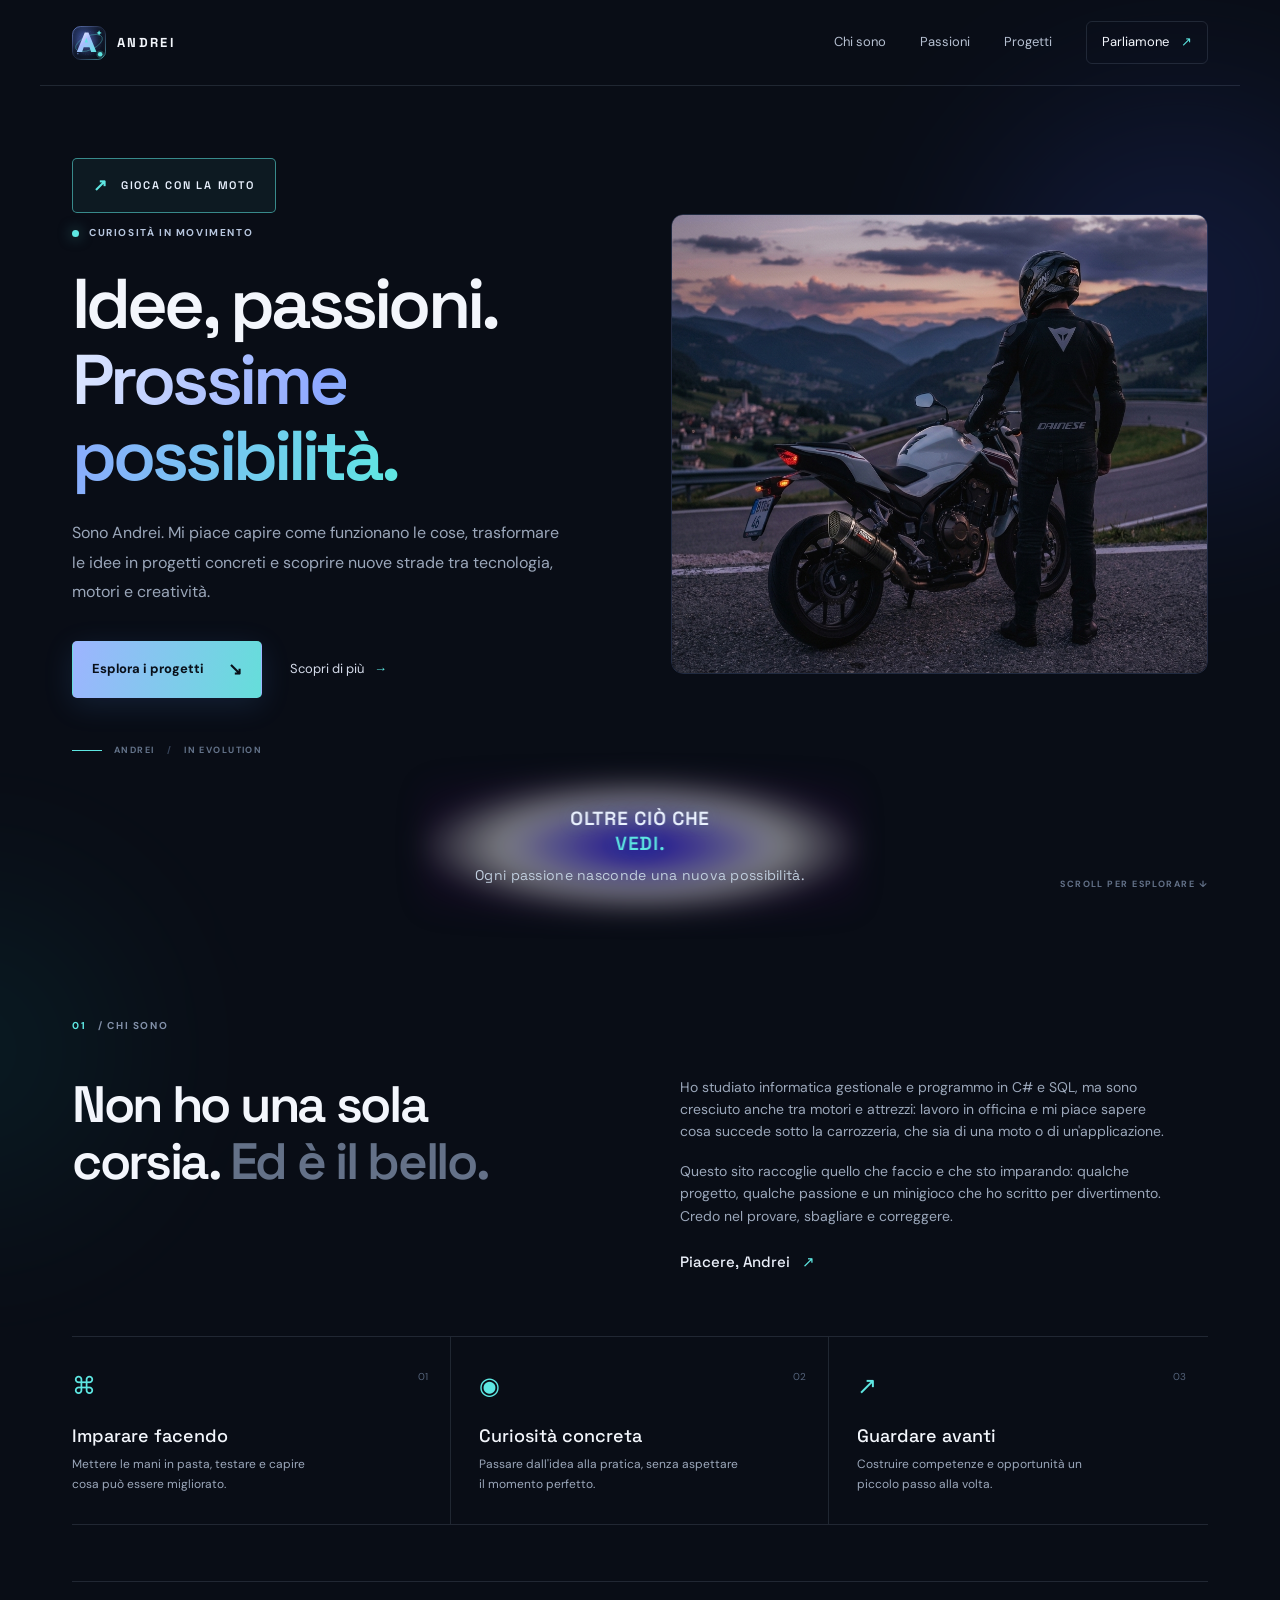
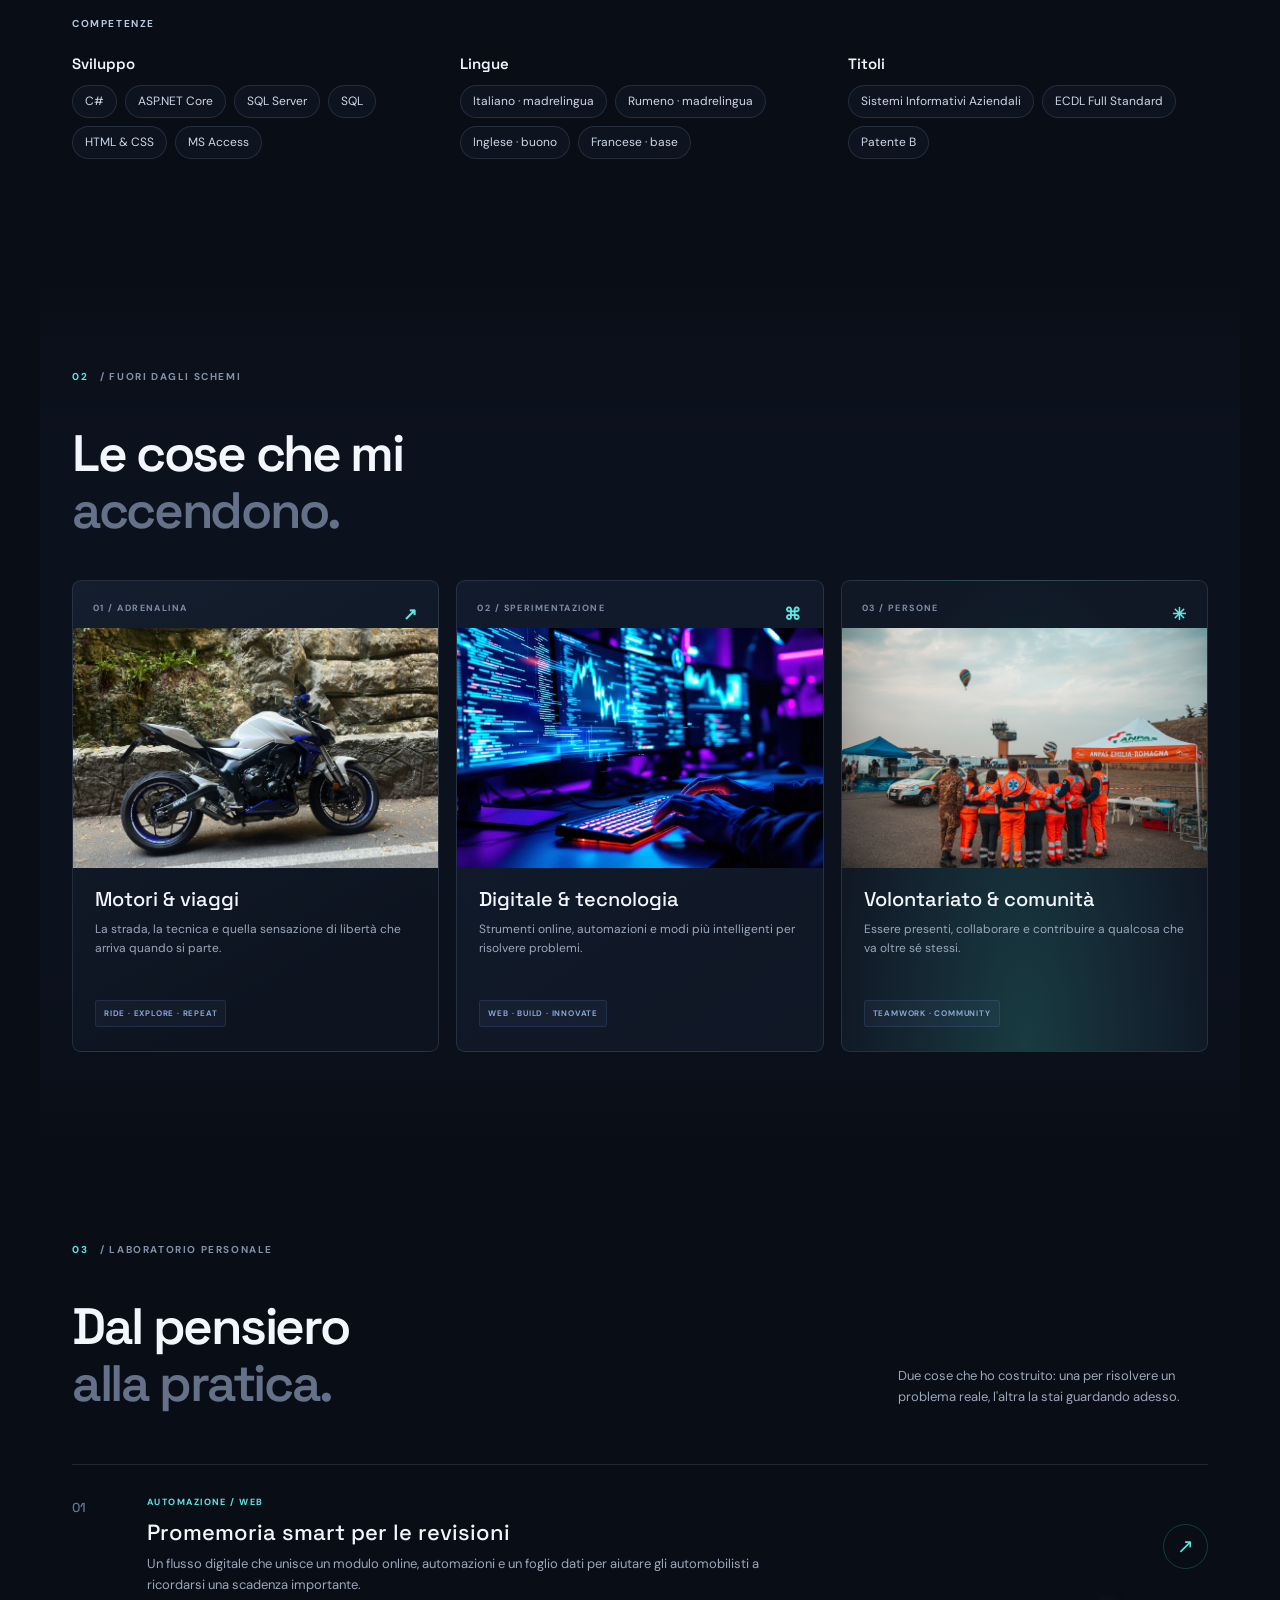
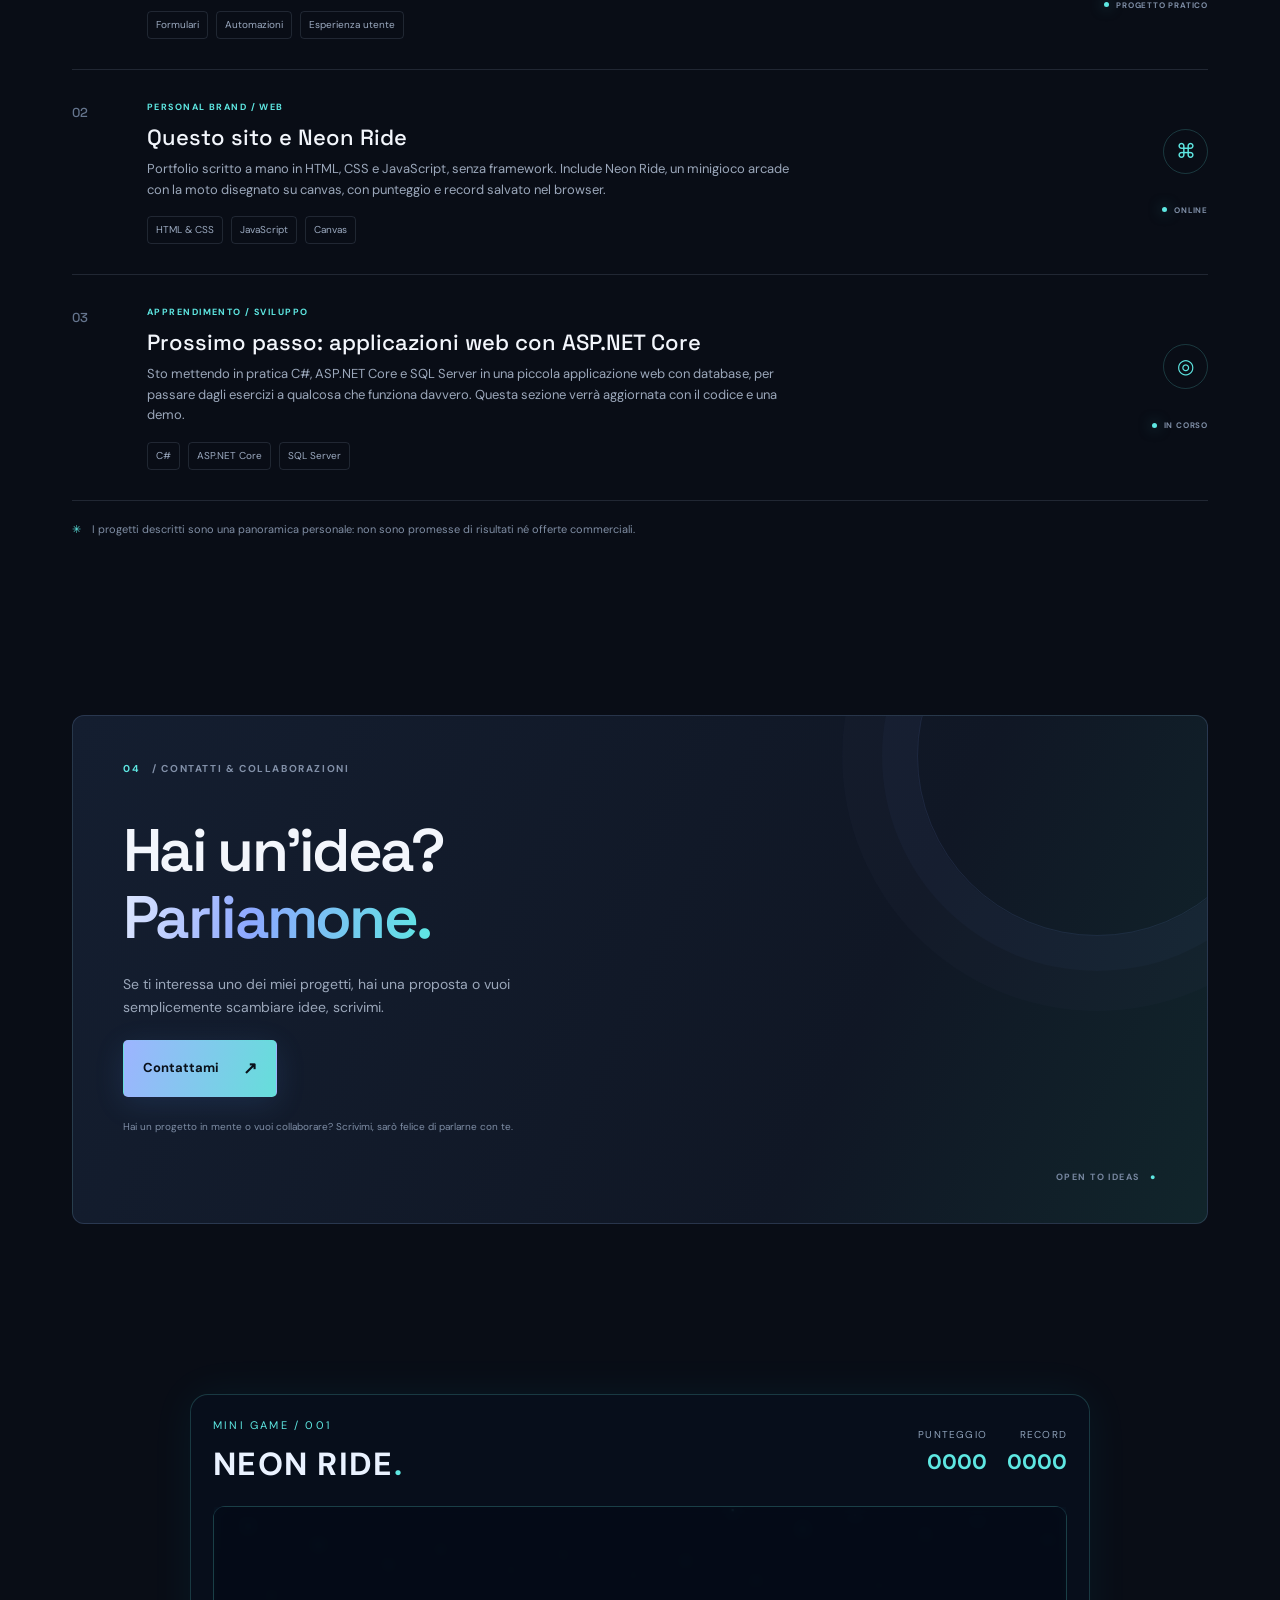
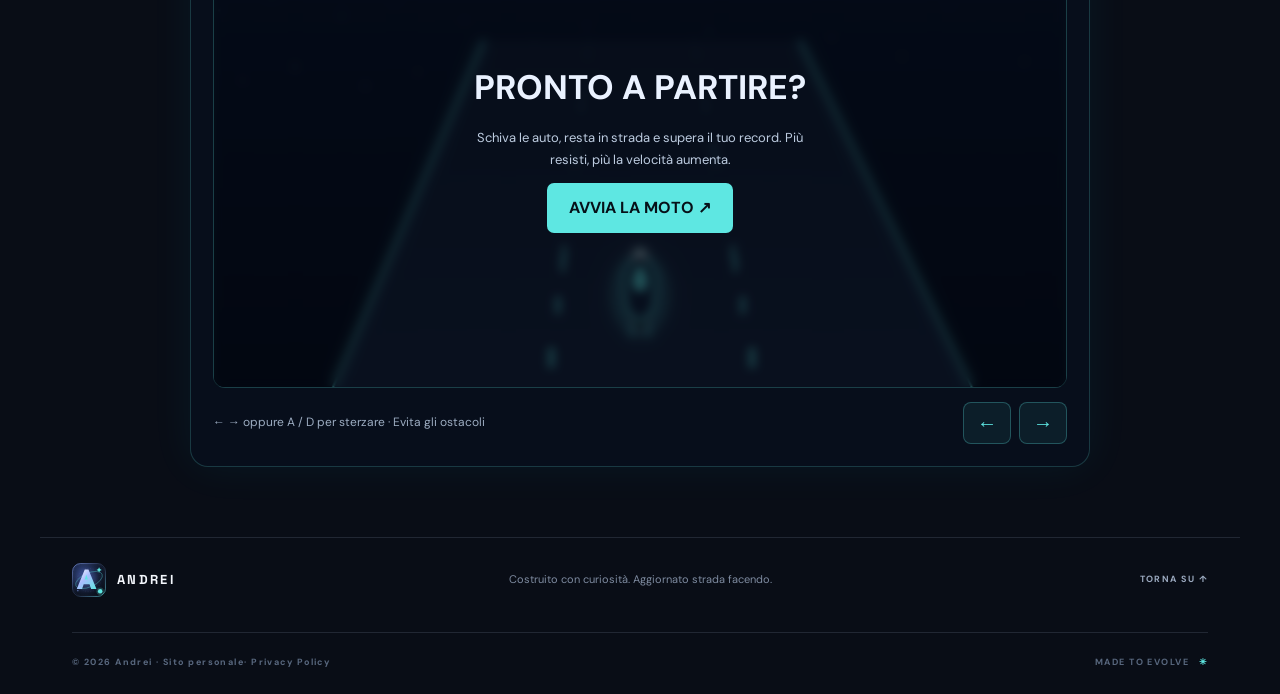
==== index.html @ c4969f31 "Update index.html" ====
<!doctype html>
<html lang="it">
<head>
  <meta charset="utf-8">
  <meta name="viewport" content="width=device-width, initial-scale=1">
  <meta name="theme-color" content="#090d16">
    <title>Andrei Strepciuc — Portfolio</title>
  <meta name="description" content="Portfolio personale di Andrei Strepciuc: sviluppo web e C#, motori, progetti digitali.">
  <link rel="canonical" href="https://andreistrepciuc88.github.io/portfolio/">

  <meta property="og:type" content="website">
  <meta property="og:locale" content="it_IT">
  <meta property="og:title" content="Andrei Strepciuc — Portfolio">
  <meta property="og:description" content="Idee, passioni e progetti: dall'officina al codice.">
  <meta property="og:url" content="https://andreistrepciuc88.github.io/portfolio/">
  <meta property="og:image" content="https://andreistrepciuc88.github.io/portfolio/assets/hornet-dainese.jpg">

  <script type="application/ld+json">
  {
    "@context": "https://schema.org",
    "@type": "Person",
    "name": "Andrei Strepciuc",
    "url": "https://andreistrepciuc88.github.io/portfolio/"
  }
  </script>
  <link rel="icon" href="assets/favicon.svg" type="image/svg+xml">
  <link rel="stylesheet" href="styles.css">
</head>
<body>
  <div class="ambient ambient-one"></div><div class="ambient ambient-two"></div>
  <header class="site-header">
    <a class="brand" href="#home" aria-label="Andrei, homepage"><img class="brand-logo" src="assets/favicon.svg" alt="" width="34" height="34"><span>ANDREI</span></a>
    <button class="menu-toggle" aria-label="Apri menu" aria-expanded="false"><span></span><span></span></button>
    <nav class="nav" aria-label="Navigazione principale">
      <a href="#about">Chi sono</a><a href="#interests">Passioni</a><a href="#projects">Progetti</a><a href="#contact" class="nav-cta">Parliamone <span>↗</span></a>
    </nav>
  </header>

  <main>
    <section class="hero section-wrap" id="home">
      <div class="hero-copy">
        
<button class="hero-game-button" id="openMotoGame">
  <span class="hero-game-icon">↗</span>
  GIOCA CON LA MOTO
</button>

        
<div class="eyebrow"><span class="status-dot"></span> CURIOSITÀ IN MOVIMENTO</div>
        <h1>Idee, passioni.<br><span class="gradient-text">Prossime possibilità.</span></h1>
        <p class="hero-intro">Sono Andrei. Mi piace capire come funzionano le cose, trasformare le idee in progetti concreti e scoprire nuove strade tra tecnologia, motori e creatività.</p>
        <div class="hero-actions"><a class="button button-primary" href="#projects">Esplora i progetti <span>↘</span></a><a class="text-link" href="#about">Scopri di più <span>→</span></a></div>
        <div class="hero-meta"><span class="meta-line"></span><span>ANDREI</span><span class="meta-sep">/</span><span>IN EVOLUTION</span></div>
      </div>
      
<div class="hero-photo">
  <img src="assets/hornet-dainese.jpg" alt="Honda CB1000 Hornet e pilota con giacca Dainese">
</div>

 
      
<div class="hero-bottom">
  

  <span class="hero-bottom-title">
    <span class="hero-bottom-main">
      OLTRE CIÒ CHE<br>
      <span class="hero-bottom-accent">VEDI.</span>
    </span>
    <small class="hero-bottom-subtitle">
      Ogni passione nasconde una nuova possibilità.
    </small>
  </span>
  <span>SCROLL PER ESPLORARE <span class="scroll-arrow">↓</span></span>
  
</div>


</section>

    
<section class="about section-wrap" id="about">
  <div class="section-label"><span>01</span> / CHI SONO</div>

  <div class="about-grid">
    <h2>Non ho una sola<br>corsia. <span class="muted">Ed è il bello.</span></h2>

    <div class="about-copy">
      <p>Ho studiato informatica gestionale e programmo in C# e SQL, ma sono cresciuto anche tra motori e attrezzi: lavoro in officina e mi piace sapere cosa succede sotto la carrozzeria, che sia di una moto o di un'applicazione.</p>
<p>Questo sito raccoglie quello che faccio e che sto imparando: qualche progetto, qualche passione e un minigioco che ho scritto per divertimento. Credo nel provare, sbagliare e correggere.</p>
      <div class="signature">Piacere, Andrei <span>↗</span></div>
    </div>
  </div>

  <div class="principles">
    <article class="principle">
      <span class="principle-number">01</span>
      <span class="principle-icon">⌘</span>
      <h3>Imparare facendo</h3>
      <p>Mettere le mani in pasta, testare e capire cosa può essere migliorato.</p>
    </article>

    <article class="principle">
      <span class="principle-number">02</span>
      <span class="principle-icon">◉</span>
      <h3>Curiosità concreta</h3>
      <p>Passare dall'idea alla pratica, senza aspettare il momento perfetto.</p>
    </article>

    <article class="principle">
      <span class="principle-number">03</span>
      <span class="principle-icon">↗</span>
      <h3>Guardare avanti</h3>
      <p>Costruire competenze e opportunità un piccolo passo alla volta.</p>
    </article>
  </div>
    <div class="skills">
    <div class="skills-title">COMPETENZE</div>
    <div class="skills-grid">
      <div class="skills-group">
        <h3>Sviluppo</h3>
        <ul>
          <li>C#</li><li>ASP.NET Core</li><li>SQL Server</li><li>SQL</li><li>HTML &amp; CSS</li><li>MS Access</li>
        </ul>
      </div>
      <div class="skills-group">
        <h3>Lingue</h3>
        <ul>
          <li>Italiano · madrelingua</li><li>Rumeno · madrelingua</li><li>Inglese · buono</li><li>Francese · base</li>
        </ul>
      </div>
      <div class="skills-group">
        <h3>Titoli</h3>
        <ul>
          <li>Sistemi Informativi Aziendali</li><li>ECDL Full Standard</li><li>Patente B</li>
        </ul>
      </div>
    </div>
  </div>
</section>

<section class="interests section-wrap" id="interests">
  <div class="section-label"><span>02</span> / FUORI DAGLI SCHEMI</div>

  <div class="section-heading">
    <h2>Le cose che mi<br><span class="muted">accendono.</span></h2>
    
  </div>

  <div class="interest-grid">

    <!-- CARD 1: MOTORI E VIAGGI -->
    <article class="interest-card interest-moto">
      <div class="interest-top">
        <span>01 / ADRENALINA</span>
        <span class="interest-symbol">↗</span>
      </div>

      <div class="interest-illustration interest-photo moto-photo">
        <img src="assets/hornet-1000.jpg" alt="Honda CB1000 Hornet sulla strada della Forra">
      </div>

      <div class="interest-content">
        <h3>Motori & viaggi</h3>
        <p>La strada, la tecnica e quella sensazione di libertà che arriva quando si parte.</p>
        <span class="tag">RIDE · EXPLORE · REPEAT</span>
      </div>
    </article>

    <!-- CARD 2: DIGITALE E TECNOLOGIA -->
    <article class="interest-card interest-tech">
      <div class="interest-top">
        <span>02 / SPERIMENTAZIONE</span>
        <span class="interest-symbol">⌘</span>
      </div>

      <div class="interest-illustration interest-photo">
  <img src="assets/digitale-tech.jpg" alt="Tecnologia digitale, codice e luci blu">
</div>

      <div class="interest-content">
        <h3>Digitale & tecnologia</h3>
        <p>Strumenti online, automazioni e modi più intelligenti per risolvere problemi.</p>
        <span class="tag">WEB · BUILD · INNOVATE</span>
      </div>
    </article>

    <!-- CARD 3: VOLONTARIATO E COMUNITÀ -->
    <article class="interest-card interest-community">
      <div class="interest-top">
        <span>03 / PERSONE</span>
        <span class="interest-symbol">✳</span>
      </div>

      <div class="interest-illustration interest-photo">
        <img src="assets/volontariato.jpeg" alt="Esperienza di volontariato e partecipazione alla comunità">
      </div>

      <div class="interest-content">
        <h3>Volontariato & comunità</h3>
        <p>Essere presenti, collaborare e contribuire a qualcosa che va oltre sé stessi.</p>
        <span class="tag">TEAMWORK · COMMUNITY</span>
      </div>
    </article>

  </div>
</section>



    <section class="projects section-wrap" id="projects">
      <div class="section-label"><span>03</span> / LABORATORIO PERSONALE</div>
      <div class="section-heading"><h2>Dal pensiero<br><span class="muted">alla pratica.</span></h2><p>Due cose che ho costruito: una per risolvere un problema reale, l'altra la stai guardando adesso.</p></div>
      <div class="project-list">
        <article class="project-row"><div class="project-index">01</div><div class="project-main"><div class="project-kicker">AUTOMAZIONE / WEB</div><h3>Promemoria smart per le revisioni</h3><p>Un flusso digitale che unisce un modulo online, automazioni e un foglio dati per aiutare gli automobilisti a ricordarsi una scadenza importante.</p><div class="project-tags"><span>Formulari</span><span>Automazioni</span><span>Esperienza utente</span></div></div><div class="project-side"><span class="project-icon">↗</span><span class="project-status"><i></i> PROGETTO PRATICO</span></div></article>
        <article class="project-row">
  <div class="project-index">02</div>
  <div class="project-main">
    <div class="project-kicker">PERSONAL BRAND / WEB</div>
    <h3>Questo sito e Neon Ride</h3>
    <p>Portfolio scritto a mano in HTML, CSS e JavaScript, senza framework. Include Neon Ride, un minigioco arcade con la moto disegnato su canvas, con punteggio e record salvato nel browser.</p>
    <div class="project-tags">
      <span>HTML &amp; CSS</span>
      <span>JavaScript</span>
      <span>Canvas</span>
    </div>
  </div>
  <div class="project-side">
    <span class="project-icon">⌘</span>
    <span class="project-status"><i></i> ONLINE</span>
  </div>
</article>
        <article class="project-row">
  <div class="project-index">03</div>
  <div class="project-main">
    <div class="project-kicker">APPRENDIMENTO / SVILUPPO</div>
    <h3>Prossimo passo: applicazioni web con ASP.NET Core</h3>
    <p>Sto mettendo in pratica C#, ASP.NET Core e SQL Server in una piccola applicazione web con database, per passare dagli esercizi a qualcosa che funziona davvero. Questa sezione verrà aggiornata con il codice e una demo.</p>
    <div class="project-tags">
      <span>C#</span>
      <span>ASP.NET Core</span>
      <span>SQL Server</span>
    </div>
  </div>
  <div class="project-side">
    <span class="project-icon">◎</span>
    <span class="project-status"><i></i> IN CORSO</span>
  </div>
</article>
      </div>
      <p class="project-note"><span>✳</span> I progetti descritti sono una panoramica personale: non sono promesse di risultati né offerte commerciali.</p>
    </section>

    <section class="connect section-wrap" id="contact">
      <div class="connect-panel"><div class="connect-orb"></div><div class="section-label"><span>04</span> / CONTATTI & COLLABORAZIONI</div><div class="connect-content"><h2>Hai un'idea?<br><span class="gradient-text">Parliamone.</span></h2><p>Se ti interessa uno dei miei progetti, hai una proposta o vuoi semplicemente scambiare idee, scrivimi.</p><a class="button button-primary" href="mailto:andrei.strepciuc88@hotmail.com" id="email-link">Contattami<span>↗</span></a><p class="small-note">Hai un progetto in mente o vuoi collaborare? Scrivimi, sarò felice di parlarne con te.</p></div><div class="connect-coordinate">OPEN TO IDEAS <span>●</span></div></div>
    </section>
  </main>

  <footer class="footer section-wrap"><a class="brand footer-brand" href="#home"><img class="brand-logo" src="assets/favicon.svg" alt="" width="34" height="34"><span>ANDREI</span></a><p>Costruito con curiosità. Aggiornato strada facendo.</p><a href="#home" class="back-top">TORNA SU ↑</a><div class="footer-bottom"><span>© <span id="year"></span> Andrei · Sito personale· <a href="privacy.html">Privacy Policy</a></span><span>MADE TO EVOLVE <span class="footer-dot">✳</span></span></div></footer>
  
  <script src="script.js"></script>
  


</body>
</html>
---- styles.css ----
/* FONT LOCALI */
@font-face {
  font-family: "DM Sans";
  font-style: normal;
  font-weight: 400;
  font-display: swap;
  src: url("assets/fonts/dm-sans-v17-latin-regular.woff2") format("woff2");
}
@font-face {
  font-family: "DM Sans";
  font-style: normal;
  font-weight: 500;
  font-display: swap;
  src: url("assets/fonts/dm-sans-v17-latin-500.woff2") format("woff2");
}
@font-face {
  font-family: "DM Sans";
  font-style: normal;
  font-weight: 600;
  font-display: swap;
  src: url("assets/fonts/dm-sans-v17-latin-600.woff2") format("woff2");
}
@font-face {
  font-family: "DM Sans";
  font-style: normal;
  font-weight: 700;
  font-display: swap;
  src: url("assets/fonts/dm-sans-v17-latin-700.woff2") format("woff2");
}

@font-face {
  font-family: "Space Grotesk";
  font-style: normal;
  font-weight: 400;
  font-display: swap;
  src: url("assets/fonts/space-grotesk-v22-latin-regular.woff2") format("woff2");
}
@font-face {
  font-family: "Space Grotesk";
  font-style: normal;
  font-weight: 500;
  font-display: swap;
  src: url("assets/fonts/space-grotesk-v22-latin-500.woff2") format("woff2");
}
@font-face {
  font-family: "Space Grotesk";
  font-style: normal;
  font-weight: 600;
  font-display: swap;
  src: url("assets/fonts/space-grotesk-v22-latin-600.woff2") format("woff2");
}
@font-face {
  font-family: "Space Grotesk";
  font-style: normal;
  font-weight: 700;
  font-display: swap;
  src: url("assets/fonts/space-grotesk-v22-latin-700.woff2") format("woff2");
}
:root {
  --bg: #090d16;
  --panel: #101725;
  --panel2: #0d1420;
  --text: #f3f6fc;
  --muted: #9ba7ba;
  --line: rgba(177, 196, 224, 0.14);
  --blue: #7c9cff;
  --cyan: #5ee7e2;
  --font: "DM Sans", sans-serif;
  --display: "Space Grotesk", sans-serif;
  --header-height: 86px;
  --content-width: 1200px;
  --page-padding: 32px;
  --section-space: 100px;
}

/* RESET E COMPORTAMENTO GENERALE */

*,
*::before,
*::after {
  box-sizing: border-box;
}

html {
  scroll-behavior: smooth;
  scroll-padding-top: calc(var(--header-height) + 16px);
  -webkit-text-size-adjust: 100%;
}

body {
  position: relative;
  margin: 0;
  min-width: 320px;
  background: var(--bg);
  color: var(--text);
  font-family: var(--font);
  line-height: 1.6;
  overflow-x: clip;
}

img {
  max-width: 100%;
}

button,
input,
textarea,
select {
  font: inherit;
}

button,
a {
  -webkit-tap-highlight-color: transparent;
}

a {
  color: inherit;
  text-decoration: none;
}

button {
  color: inherit;
}

::selection {
  color: #09101a;
  background: var(--cyan);
}

/* ELEMENTI DECORATIVI DI SFONDO */

.ambient {
  position: absolute;
  z-index: -1;
  pointer-events: none;
  filter: blur(90px);
  opacity: 0.16;
  border-radius: 50%;
}

.ambient-one {
  top: 100px;
  right: -100px;
  width: 400px;
  height: 400px;
  background: #3854d8;
}

.ambient-two {
  top: 900px;
  left: -180px;
  width: 300px;
  height: 300px;
  background: #0baca7;
  opacity: 0.09;
}

/* HEADER E NAVIGAZIONE */

.site-header {
  position: relative;
  z-index: 20;
  display: flex;
  align-items: center;
  justify-content: space-between;
  width: 100%;
  max-width: var(--content-width);
  height: var(--header-height);
  margin: 0 auto;
  padding: 0 var(--page-padding);
  border-bottom: 1px solid var(--line);
}

.brand {
  display: inline-flex;
  align-items: center;
  flex-shrink: 0;
  gap: 11px;
  font: 700 13px var(--display);
  letter-spacing: 0.18em;
}

.brand-mark {
  font: 700 27px var(--display);
  letter-spacing: -0.1em;
}

.brand-mark span {
  color: var(--cyan);
}

.nav {
  display: flex;
  align-items: center;
  gap: 34px;
  color: #b5bfd0;
  font-size: 13px;
}

.nav a {
  transition: color 0.2s ease;
}

.nav a:hover,
.nav a:focus-visible,
.text-link:hover,
.text-link:focus-visible {
  color: var(--cyan);
}

.nav-cta {
  padding: 10px 15px;
  border: 1px solid var(--line);
  border-radius: 6px;
  color: var(--text);
}

.nav-cta span {
  margin-left: 9px;
  color: var(--cyan);
}

.menu-toggle {
  display: none;
  cursor: pointer;
}

/* CONTENITORE GENERALE */

.section-wrap {
  width: 100%;
  max-width: var(--content-width);
  margin: 0 auto;
  padding-right: var(--page-padding);
  padding-left: var(--page-padding);
}

/* HERO */

.hero {
  position: relative;
  display: grid;
  grid-template-columns: minmax(0, 1.03fr) minmax(0, 0.97fr);
  align-items: center;
  column-gap: 28px;
  min-height: 690px;
  padding-top: 30px;
  padding-bottom: 145px;
}

.hero-copy {
  position: relative;
  z-index: 2;
  min-width: 0;
  padding-bottom: 15px;
}

.eyebrow,
.section-label,
.hero-meta,
.hero-bottom,
.interest-top,
.tag,
.project-kicker,
.project-status,
.back-top,
.connect-coordinate,
.footer-bottom {
  font-size: 10px;
  font-weight: 700;
  letter-spacing: 0.16em;
}

.eyebrow {
  display: flex;
  align-items: center;
  gap: 10px;
  color: #b8c7df;
}

.status-dot,
.project-status i {
  width: 7px;
  height: 7px;
  flex: 0 0 auto;
  border-radius: 50%;
  background: var(--cyan);
  box-shadow: 0 0 14px #5ee7e288;
}

.hero h1 {
  margin: 25px 0 24px;
  font: 600 clamp(44px, 5.5vw, 72px) / 1.08 var(--display);
  letter-spacing: -0.055em;
  overflow-wrap: anywhere;
}

.gradient-text {
  color: transparent;
  background: linear-gradient(
    100deg,
    #dfe8ff 0%,
    #8da8ff 42%,
    #5ee7e2 100%
  );
  -webkit-background-clip: text;
  background-clip: text;
}

.hero-intro {
  max-width: 500px;
  color: var(--muted);
  font-size: 16px;
  line-height: 1.85;
}

.hero-actions {
  display: flex;
  align-items: center;
  flex-wrap: wrap;
  gap: 20px 28px;
  margin-top: 34px;
}

.button {
  display: inline-flex;
  align-items: center;
  justify-content: center;
  gap: 24px;
  padding: 14px 19px;
  border: 1px solid transparent;
  border-radius: 5px;
  font-size: 13px;
  font-weight: 700;
  transition:
    transform 0.2s ease,
    box-shadow 0.2s ease,
    border-color 0.2s ease;
}

.button:hover {
  transform: translateY(-2px);
}

.button:focus-visible,
.nav a:focus-visible,
.text-link:focus-visible,
.back-top:focus-visible {
  outline: 2px solid var(--cyan);
  outline-offset: 4px;
}

.button-primary {
  color: #09101a;
  background: linear-gradient(105deg, #9db4ff, #65deda);
  box-shadow: 0 7px 30px #5c9cff22;
}

.button-primary:hover {
  box-shadow: 0 10px 36px #5c9cff40;
}

.button span {
  font-size: 17px;
}

.text-link {
  color: #d5dbea;
  font-size: 13px;
  transition: color 0.2s ease;
}

.text-link span {
  margin-left: 7px;
  color: var(--cyan);
}

.hero-meta {
  display: flex;
  align-items: center;
  flex-wrap: wrap;
  gap: 12px;
  margin-top: 45px;
  color: #64738a;
  font-size: 9px;
}

.meta-line {
  width: 30px;
  height: 1px;
  flex: 0 0 auto;
  background: var(--cyan);
}

.meta-sep {
  color: #37445a;
}

/* AREA GRAFICA DELLA HERO */

.hero-art {
  position: relative;
  display: flex;
  align-items: center;
  justify-content: center;
  min-width: 0;
  min-height: 440px;
}

.hero-photo {
  position: relative;
  display: flex;
  align-items: center;
  justify-content: center;
  width: 100%;
  height: 460px;
  overflow: hidden;
  border-radius: 12px;
}

.hero-photo img {
  display: block;
  width: 100%;
  height: 100%;
  border: 1px solid rgba(140, 169, 255, 0.18);
  border-radius: inherit;
  object-fit: cover;
  object-position: center;
  box-shadow: 0 20px 60px rgba(0, 0, 0, 0.3);
}

/* ORBITE DECORATIVE */

.orbit {
  position: absolute;
  border: 1px solid rgba(140, 169, 255, 0.18);
  border-radius: 50%;
  pointer-events: none;
  transform: rotate(-24deg);
}

.orbit-a {
  width: 390px;
  height: 270px;
}

.orbit-b {
  width: 330px;
  height: 400px;
  border-color: rgba(94, 231, 226, 0.17);
  transform: rotate(35deg);
}

.orbit-c {
  width: 440px;
  height: 440px;
  border-style: dashed;
  border-color: rgba(140, 169, 255, 0.1);
}

.art-core {
  position: relative;
  z-index: 1;
  display: flex;
  flex-direction: column;
  align-items: center;
  justify-content: center;
  width: 210px;
  height: 210px;
  flex: 0 0 auto;
  border: 1px solid #90aaff55;
  border-radius: 50%;
  background: radial-gradient(
    circle at 35% 25%,
    #263b61,
    #101b2b 65%,
    #0a111e
  );
  box-shadow:
    0 0 70px #526fff24,
    inset 0 0 40px #537dff17;
}

.core-letter {
  padding-right: 12px;
  color: transparent;
  background: linear-gradient(140deg, #fff, #83a4ff 60%, #5ee7e2);
  -webkit-background-clip: text;
  background-clip: text;
  font: 600 115px / 0.9 var(--display);
  letter-spacing: -0.1em;
}

.core-caption {
  margin-top: 17px;
  color: #94a8c9;
  font-size: 8px;
  letter-spacing: 0.17em;
}

/* CARD FLOTTANTI */

.float-card {
  position: absolute;
  z-index: 2;
  display: flex;
  align-items: center;
  gap: 11px;
  max-width: calc(100% - 12px);
  padding: 12px 15px;
  border: 1px solid #9cb6dc26;
  border-radius: 8px;
  background: #101927df;
  box-shadow: 0 14px 40px #0003;
  -webkit-backdrop-filter: blur(12px);
  backdrop-filter: blur(12px);
}

.card-top {
  top: 65px;
  right: 0;
}

.card-bottom {
  bottom: 60px;
  left: 0;
}

.mini-icon {
  display: grid;
  flex: 0 0 auto;
  place-items: center;
  width: 32px;
  height: 32px;
  border-radius: 6px;
  background: #7d9eff18;
  color: var(--cyan);
  font-size: 18px;
}

.float-card b,
.float-card small {
  display: block;
}

.float-card b {
  font-size: 11px;
}

.float-card small {
  margin-top: 3px;
  color: #8998af;
  font-size: 9px;
}

.art-cross {
  position: absolute;
  color: var(--cyan);
  font-size: 21px;
  opacity: 0.7;
  pointer-events: none;
}

.cross-one {
  top: 50px;
  left: 65px;
}

.cross-two {
  right: 50px;
  bottom: 80px;
}

/* TITOLO IN BASSO NELLA HERO
   Il titolo resta centrato; il suggerimento di scroll rimane a destra. */

.hero-bottom {
  position: absolute;
  z-index: 3;
  right: var(--page-padding);
  bottom: 26px;
  left: var(--page-padding);
  display: flex;
  align-items: flex-end;
  justify-content: flex-end;
  min-height: 100px;
  color: #637188;
  font-size: 9px;
  letter-spacing: 0.16em;
}


/* TITOLO CENTRATO IN BASSO */

.hero-bottom .hero-bottom-title {
  position: absolute;
  bottom: 0;
  left: 50%;
  display: flex;
  flex-direction: column;
  align-items: center;
  gap: 7px;
  width: max-content;
  max-width: 72%;
  padding-bottom: 4px;
  color: inherit;
  font-family: var(--display);
  font-size: inherit;
  font-weight: 400;
  letter-spacing: normal;
  text-align: center;
  transform: translateX(-50%);
}

.hero-bottom-main {
  display: block;
  color: #eaf2ff;
  font: 600 clamp(14px, 1.5vw, 19px) / 1.35 var(--display);
  letter-spacing: 0.04em;
  text-align: center;
  text-shadow: 0 0 18px rgba(94, 231, 226, 0.18);

  opacity: 0;
  animation: centeredTitleReveal 1.1s cubic-bezier(0.2, 0.7, 0.2, 1) 0.2s forwards;
}

.hero-bottom-accent {
  color: var(--cyan);
  text-shadow: 0 0 18px rgba(94, 231, 226, 0.3);
}

.hero-bottom-subtitle {
  display: block;
  max-width: 340px;
  color: #c0cede;
  font: 400 clamp(11px, 1.1vw, 14px) / 1.7 var(--display);
  letter-spacing: 0.02em;
  text-align: center;

  opacity: 0;
  animation: centeredSubtitleReveal 1s cubic-bezier(0.2, 0.7, 0.2, 1) 0.65s forwards;
}

/* ANIMAZIONI DEL TITOLO */

@keyframes centeredTitleReveal {
  0% {
    opacity: 0;
    transform: translateY(24px);
    filter: blur(5px);
  }

  70% {
    opacity: 1;
    filter: blur(0);
  }

  100% {
    opacity: 1;
    transform: translateY(0);
    filter: blur(0);
  }
}

@keyframes centeredSubtitleReveal {
  from {
    opacity: 0;
    transform: translateY(14px);
  }

  to {
    opacity: 1;
    transform: translateY(0);
  }
}


/* SEZIONE CHI SONO */

.about,
.interests,
.projects {
  padding-top: var(--section-space);
  padding-bottom: 110px;
}

.section-label {
  display: flex;
  align-items: center;
  gap: 12px;
  color: #8290a8;
}

.section-label span {
  color: var(--cyan);
}

.about-grid {
  display: grid;
  grid-template-columns: minmax(0, 1fr) minmax(0, 1fr);
  gap: 80px;
  margin: 42px 0 65px;
}

.about h2,
.section-heading h2,
.connect h2 {
  margin: 0;
  font: 600 clamp(36px, 4vw, 52px) / 1.12 var(--display);
  letter-spacing: -0.045em;
}

.muted {
  color: #647188;
}

.about-copy {
  max-width: 490px;
  color: var(--muted);
  font-size: 14px;
}

.about-copy p:first-child {
  margin-top: 0;
}

.about-copy p {
  margin-bottom: 17px;
}

.signature {
  margin-top: 25px;
  color: #e9eef8;
  font: 500 15px var(--display);
}

.signature span {
  margin-left: 8px;
  color: var(--cyan);
}

/* PRINCIPI E VALORI */

.principles {
  display: grid;
  grid-template-columns: repeat(3, minmax(0, 1fr));
  border-top: 1px solid var(--line);
  border-bottom: 1px solid var(--line);
}

.principle {
  position: relative;
  min-width: 0;
  padding: 30px 28px 30px 0;
  border-right: 1px solid var(--line);
}

.principle + .principle {
  padding-left: 28px;
}

.principle:last-child {
  border-right: 0;
}

.principle-number {
  position: absolute;
  top: 32px;
  right: 22px;
  color: #55637a;
  font-size: 10px;
}

.principle-icon {
  color: var(--cyan);
  font-size: 24px;
}

.principle h3 {
  margin: 19px 0 8px;
  font: 500 18px var(--display);
}

.principle p {
  max-width: 260px;
  margin: 0;
  color: var(--muted);
  font-size: 12px;
}

/* SEZIONE PASSIONI */

.interests {
  background: linear-gradient(
    180deg,
    transparent,
    #0c121d 18%,
    #0c121d 80%,
    transparent
  );
}

.section-heading {
  display: flex;
  align-items: flex-end;
  justify-content: space-between;
  gap: 30px;
  margin: 40px 0;
}

.section-heading > p {
  max-width: 310px;
  margin: 0 0 5px;
  color: var(--muted);
  font-size: 13px;
}

.interest-grid {
  display: grid;
  grid-template-columns: repeat(3, minmax(0, 1fr));
  gap: 17px;
}

.interest-card {
  min-width: 0;
  overflow: hidden;
  border: 1px solid var(--line);
  border-radius: 9px;
  background: linear-gradient(150deg, #141e2e, #0d1420 80%);
  transition:
    transform 0.25s ease,
    border-color 0.25s ease;
}

.interest-card:hover {
  transform: translateY(-5px);
  border-color: #6c91db66;
}

.interest-top {
  display: flex;
  justify-content: space-between;
  gap: 12px;
  padding: 20px 20px 0;
  color: #7e8da5;
  font-size: 9px;
}

.interest-symbol {
  color: var(--cyan);
  font-size: 17px;
}

/* ILLUSTRAZIONE MOTO */

.interest-illustration {
  position: relative;
  height: 175px;
  overflow: hidden;
}

.motorcycle-art {
  background: radial-gradient(
    ellipse at 50% 90%,
    #1d3654,
    #111a29 65%,
    #101725
  );
}

.road-line {
  position: absolute;
  bottom: 34px;
  left: -10%;
  width: 120%;
  height: 1px;
  background: #a3c2ff22;
  transform: rotate(-12deg);
}

.wheel {
  position: absolute;
  bottom: 27px;
  width: 62px;
  height: 62px;
  border: 5px solid #647b9d;
  border-radius: 50%;
  box-shadow:
    inset 0 0 0 3px #111c2c,
    0 0 0 1px #a8c4ff55;
}

.wheel-left {
  left: 25%;
}

.wheel-right {
  right: 21%;
}

.wheel::after {
  position: absolute;
  top: 50%;
  left: 0;
  width: 100%;
  height: 1px;
  background: #91a8ca;
  content: "";
  transform: rotate(45deg);
}

.bike-frame {
  position: absolute;
  bottom: 62px;
  left: 34%;
  width: 34%;
  height: 48px;
  border-bottom: 4px solid var(--cyan);
  border-left: 4px solid var(--cyan);
  filter: drop-shadow(0 0 8px #5ee7e255);
  transform: skew(-24deg) rotate(-7deg);
}

.bike-tank {
  position: absolute;
  bottom: 100px;
  left: 44%;
  width: 65px;
  height: 32px;
  border-radius: 15px 6px 15px 4px;
  background: linear-gradient(130deg, #8ba9ff, #405e9b);
  box-shadow: 0 0 20px #7196ff44;
  transform: rotate(-10deg);
}

.bike-light {
  position: absolute;
  right: 19%;
  bottom: 91px;
  width: 13px;
  height: 9px;
  border-radius: 50%;
  background: #d7f9ff;
  box-shadow: 0 0 20px #75e8ff;
}

/* ILLUSTRAZIONE TECNOLOGIA */

.interest-tech {
  background: linear-gradient(145deg, #111b2c, #101725);
}

.tech-art {
  display: grid;
  place-items: center;
  background-image:
    linear-gradient(#6f8bc80a 1px, transparent 1px),
    linear-gradient(90deg, #6f8bc80a 1px, transparent 1px);
  background-size: 20px 20px;
}

.tech-window {
  position: relative;
  width: min(190px, 75%);
  height: 120px;
  padding: 24px 17px 12px;
  border: 1px solid #7895d955;
  border-radius: 7px;
  background: #101c2de8;
  box-shadow: 0 0 35px #5076ff18;
  transform: rotate(-5deg);
}

.window-dots {
  position: absolute;
  top: 9px;
  left: 11px;
  display: flex;
  gap: 4px;
}

.window-dots i {
  width: 5px;
  height: 5px;
  border-radius: 50%;
  background: #50678a;
}

.window-dots i:first-child {
  background: var(--cyan);
}

.code-row {
  width: 80%;
  height: 4px;
  margin: 10px 0;
  border-radius: 4px;
  background: #6d91d9;
  opacity: 0.65;
}

.code-row.short {
  width: 40%;
  background: var(--cyan);
}

.code-row.medium {
  width: 60%;
  background: #a2b4ff;
}

.code-row.tiny {
  width: 30%;
  background: var(--cyan);
}

.code-cursor {
  position: absolute;
  right: 23px;
  bottom: 19px;
  width: 2px;
  height: 15px;
  background: var(--cyan);
  box-shadow: 0 0 8px var(--cyan);
}

.tech-orbit {
  position: absolute;
  width: 230px;
  height: 80px;
  border: 1px solid #5ee7e222;
  border-radius: 50%;
  transform: rotate(35deg);
}

/* ILLUSTRAZIONE VOLONTARIATO E COMUNITÀ */

.interest-community {
  background: radial-gradient(
    ellipse at 50% 100%,
    #193b42,
    #101725 75%
  );
}

.community-art {
  background-image: radial-gradient(#5ee7e21c 1px, transparent 1px);
  background-size: 18px 18px;
}

.person {
  position: absolute;
  bottom: 38px;
  z-index: 1;
  width: 48px;
  height: 70px;
  border-radius: 30px 30px 5px 5px;
  background: linear-gradient(#7199c9, #273e59);
}

.person::before {
  position: absolute;
  top: -24px;
  left: 10px;
  width: 28px;
  height: 28px;
  border-radius: 50%;
  background: #a7bdd5;
  content: "";
}

.person-a {
  left: 24%;
  height: 67px;
  background: linear-gradient(#4ed4cc, #1c565d);
  transform: rotate(-7deg);
}

.person-b {
  left: 43%;
  z-index: 2;
  height: 84px;
  background: linear-gradient(#93a9ff, #394f89);
}

.person-b::before {
  background: #d1deed;
}

.person-c {
  right: 22%;
  height: 65px;
  background: linear-gradient(#7595ae, #2b455b);
  transform: rotate(7deg);
}

.community-ring {
  position: absolute;
  bottom: 30px;
  left: calc(50% - 90px);
  width: 180px;
  height: 85px;
  border: 1px solid #5ee7e244;
  border-radius: 50%;
  transform: rotate(-10deg);
}

.community-star {
  position: absolute;
  top: 28px;
  right: 21%;
  color: var(--cyan);
  font-size: 25px;
}

/* FOTO DELLE PASSIONI */

.interest-photo {
  position: relative;
  height: 240px;
  overflow: hidden;
  background: #101725;
}

.interest-photo img {
  display: block;
  width: 100%;
  height: 100%;
  object-fit: cover;
  object-position: center;
}

.interest-photo + .interest-content {
  padding-top: 18px;
}

/* CONTENUTO DELLE CARD */

.interest-content {
  padding: 0 22px 24px;
}

.interest-content h3 {
  margin: 0 0 8px;
  font: 500 20px var(--display);
}

.interest-content p {
  min-height: 58px;
  margin: 0 0 20px;
  color: var(--muted);
  font-size: 12px;
}

.tag {
  display: inline-block;
  padding: 6px 8px;
  border: 1px solid #8ba9ff20;
  border-radius: 3px;
  background: #8ba9ff0c;
  color: #89a5d2;
  font-size: 8px;
  letter-spacing: 0.1em;
}

/* SEZIONE PROGETTI */

.projects {
  padding-top: 80px;
}

.project-list {
  margin-top: 52px;
  border-top: 1px solid var(--line);
}

.project-row {
  display: grid;
  grid-template-columns: 55px minmax(0, 1fr) 180px;
  align-items: center;
  gap: 20px;
  padding: 30px 0;
  border-bottom: 1px solid var(--line);
}

.project-index {
  align-self: start;
  padding-top: 4px;
  color: #65758e;
  font: 500 13px var(--display);
}

.project-kicker {
  color: var(--cyan);
  font-size: 9px;
}

.project-main {
  min-width: 0;
}

.project-main h3 {
  margin: 8px 0;
  font: 500 22px var(--display);
}

.project-main p {
  max-width: 650px;
  margin: 0;
  color: var(--muted);
  font-size: 13px;
}

.project-tags {
  display: flex;
  flex-wrap: wrap;
  gap: 8px;
  margin-top: 16px;
}

.project-tags span {
  padding: 5px 8px;
  border: 1px solid var(--line);
  border-radius: 4px;
  color: #9ba9bf;
  font-size: 10px;
}

.project-side {
  display: flex;
  flex-direction: column;
  align-items: flex-end;
  gap: 30px;
}

.project-icon {
  display: grid;
  place-items: center;
  width: 45px;
  height: 45px;
  border: 1px solid #5ee7e233;
  border-radius: 50%;
  color: var(--cyan);
  font-size: 20px;
}

.project-status {
  display: flex;
  align-items: center;
  gap: 7px;
  color: #7e8da5;
  font-size: 8px;
  letter-spacing: 0.1em;
}

.project-status i {
  display: inline-block;
  width: 5px;
  height: 5px;
}

.project-note {
  margin-top: 20px;
  color: #7f8da3;
  font-size: 11px;
}

.project-note span {
  margin-right: 8px;
  color: var(--cyan);
}

/* SEZIONE CONTATTI */

.connect {
  padding-top: 55px;
  padding-bottom: 100px;
}

.connect-panel {
  position: relative;
  overflow: hidden;
  padding: 45px 50px 38px;
  border: 1px solid #8ca8df30;
  border-radius: 12px;
  background: linear-gradient(
    115deg,
    #141e30,
    #101725 68%,
    #11252b
  );
}

.connect-orb {
  position: absolute;
  top: -140px;
  right: -70px;
  width: 360px;
  height: 360px;
  border: 1px solid #82a4ff1e;
  border-radius: 50%;
  box-shadow:
    0 0 0 35px #82a4ff08,
    0 0 0 75px #82a4ff05;
  pointer-events: none;
}

.connect-content {
  position: relative;
  max-width: 540px;
  margin: 40px 0 35px;
}

.connect h2 {
  font-size: clamp(42px, 5vw, 60px);
}

.connect-content > p {
  max-width: 430px;
  margin: 22px 0;
  color: var(--muted);
  font-size: 14px;
}

.small-note {
  color: #7e8da5 !important;
  font-size: 10px !important;
}

.connect-coordinate {
  color: #7787a0;
  font-size: 9px;
  text-align: right;
}

.connect-coordinate span {
  margin-left: 7px;
  color: var(--cyan);
}

/* FOOTER */

.footer {
  display: grid;
  grid-template-columns: minmax(0, 1fr) minmax(0, 2fr) minmax(0, 1fr);
  align-items: center;
  gap: 20px;
  padding-top: 25px;
  padding-bottom: 25px;
  border-top: 1px solid var(--line);
}

.footer > p {
  margin: 0;
  color: #7e8ba0;
  font-size: 11px;
  text-align: center;
}

.footer-brand {
  justify-self: start;
}

.back-top {
  justify-self: end;
  color: #9ba9bf;
  font-size: 9px;
}

.footer-bottom {
  display: flex;
  grid-column: 1 / -1;
  justify-content: space-between;
  gap: 16px;
  margin-top: 15px;
  padding-top: 22px;
  border-top: 1px solid var(--line);
  color: #58677e;
  font-size: 9px;
}

.footer-dot {
  margin-left: 6px;
  color: var(--cyan);
}

/* TABLET */

@media (max-width: 1000px) {
  :root {
    --page-padding: 26px;
  }

  .nav {
    gap: 22px;
  }

  .hero {
    grid-template-columns: minmax(0, 1.05fr) minmax(0, 0.95fr);
    column-gap: 18px;
    min-height: 650px;
    padding-bottom: 145px;
  }

  .hero h1 {
    font-size: clamp(42px, 5.5vw, 60px);
  }

  .hero-art {
    transform: scale(0.88);
  }

  .hero-photo {
    height: 410px;
  }

  .orbit-a {
    width: 340px;
    height: 240px;
  }

  .orbit-b {
    width: 290px;
    height: 350px;
  }

  .orbit-c {
    width: 370px;
    height: 370px;
  }

  .art-core {
    width: 185px;
    height: 185px;
  }

  .core-letter {
    font-size: 100px;
  }

  .about-grid {
    gap: 45px;
  }

  .interest-grid {
    gap: 13px;
  }

  .interest-content {
    padding-right: 16px;
    padding-left: 16px;
  }

  .interest-content h3 {
    font-size: 18px;
  }

  .project-row {
    grid-template-columns: 40px minmax(0, 1fr) 145px;
    gap: 16px;
  }

  .project-side {
    gap: 22px;
  }

  .connect-panel {
    padding-right: 38px;
    padding-left: 38px;
  }
}

/* TABLET PICCOLO E SMARTPHONE GRANDE */

@media (max-width: 800px) {
  :root {
    --page-padding: 24px;
  }

  .site-header {
    height: 76px;
  }

  .nav {
    gap: 15px;
    font-size: 12px;
  }

  .nav-cta {
    padding: 8px 10px;
  }

  .hero {
    grid-template-columns: minmax(0, 1fr) minmax(0, 0.8fr);
    min-height: 610px;
  }

  .hero-art {
    margin: 0 -35px;
    transform: scale(0.82);
  }

  .hero h1 {
    font-size: clamp(40px, 5.7vw, 55px);
  }

  .hero-intro {
    font-size: 14px;
  }

  .hero-bottom {
    bottom: 22px;
  }

  .hero-bottom .hero-bottom-title {
    max-width: 68%;
  }

  .hero-bottom-main {
    font-size: clamp(14px, 2vw, 17px);
  }

  .hero-bottom-subtitle {
    font-size: 12px;
  }

  .about-grid {
    gap: 32px;
  }

  .principle {
    padding-right: 18px;
  }

  .principle + .principle {
    padding-left: 18px;
  }

  .principle-number {
    right: 10px;
  }

  .interest-top {
    padding-right: 14px;
    padding-left: 14px;
  }

  .interest-content h3 {
    font-size: 16px;
  }

  .interest-content p {
    font-size: 11px;
  }

  .project-row {
    grid-template-columns: 32px minmax(0, 1fr) 125px;
    gap: 12px;
  }

  .footer {
    gap: 12px;
  }
}

/* SMARTPHONE */

@media (max-width: 650px) {
  :root {
    --header-height: 72px;
    --page-padding: 22px;
    --section-space: 70px;
  }

  html {
    scroll-padding-top: 82px;
  }

  .site-header {
    height: var(--header-height);
    padding-right: var(--page-padding);
    padding-left: var(--page-padding);
  }

  .brand {
    gap: 9px;
    font-size: 11px;
  }

  .brand-mark {
    font-size: 25px;
  }

  .menu-toggle {
    display: flex;
    flex-direction: column;
    align-items: center;
    justify-content: center;
    gap: 6px;
    width: 44px;
    height: 44px;
    padding: 10px;
    border: 0;
    background: transparent;
  }

  .menu-toggle span {
    display: block;
    width: 23px;
    height: 1px;
    background: #eaf0fc;
    transition:
      transform 0.2s ease,
      opacity 0.2s ease;
  }

  .nav {
    position: absolute;
    top: calc(var(--header-height) - 1px);
    right: 0;
    left: 0;
    z-index: 11;
    display: none;
    flex-direction: column;
    align-items: stretch;
    gap: 18px;
    padding: 22px var(--page-padding) 26px;
    border-bottom: 1px solid var(--line);
    background: #0d1420;
    box-shadow: 0 18px 30px #0003;
  }

  .nav.open {
    display: flex;
  }

  .nav a {
    padding: 4px 0;
    font-size: 14px;
  }

  .nav .nav-cta {
    padding: 11px 14px;
    text-align: center;
  }

  .section-wrap {
    padding-right: var(--page-padding);
    padding-left: var(--page-padding);
  }

  /* HERO MOBILE */

  .hero {
    display: flex;
    flex-direction: column;
    align-items: stretch;
    gap: 0;
    min-height: auto;
    padding-top: 58px;
    padding-bottom: 170px;
  }

  .hero-copy {
    width: 100%;
    padding: 0;
  }

  .eyebrow {
    font-size: 9px;
    line-height: 1.6;
  }

  .hero h1 {
    margin: 22px 0;
    font-size: clamp(40px, 10.5vw, 58px);
    line-height: 1.08;
  }

  .hero-intro {
    max-width: 100%;
    font-size: 14px;
    line-height: 1.8;
  }

  .hero-actions {
    gap: 18px;
    margin-top: 27px;
  }

  .button {
    gap: 15px;
    padding: 13px 15px;
    font-size: 12px;
  }

  .text-link {
    font-size: 12px;
  }

  .hero-meta {
    gap: 9px;
    margin-top: 32px;
    font-size: 8px;
  }

  .meta-line {
    width: 20px;
  }

  .hero-art {
    width: 100%;
    height: 320px;
    min-height: 320px;
    margin: 0;
    overflow: hidden;
    transform: none;
  }

  .hero-photo {
    height: 300px;
  }

  .orbit-a {
    width: min(320px, 92vw);
    height: 220px;
  }

  .orbit-b {
    width: min(270px, 78vw);
    height: 300px;
  }

  .orbit-c {
    width: min(330px, 94vw);
    height: min(330px, 94vw);
  }

  .art-core {
    width: 165px;
    height: 165px;
  }

  .core-letter {
    font-size: 88px;
  }

  .core-caption {
    margin-top: 12px;
    font-size: 7px;
  }

  .float-card {
    gap: 8px;
    padding: 9px 10px;
  }

  .mini-icon {
    width: 27px;
    height: 27px;
    font-size: 15px;
  }

  .float-card b {
    font-size: 10px;
  }

  .float-card small {
    font-size: 8px;
  }

  .card-top {
    top: 20px;
    right: 2px;
  }

  .card-bottom {
    bottom: 18px;
    left: 2px;
  }

  .cross-one {
    top: 25px;
    left: 18px;
  }

  .cross-two {
    right: 18px;
    bottom: 48px;
  }

  /* TITOLO IN BASSO: CENTRATO E SEPARATO DALLO SCROLL */

  .hero-bottom {
    right: var(--page-padding);
    bottom: 22px;
    left: var(--page-padding);
    justify-content: flex-end;
    min-height: 115px;
    font-size: 8px;
  }

  .hero-bottom .hero-bottom-title {
    bottom: 0;
    left: 50%;
    align-items: center;
    gap: 5px;
    width: 68%;
    max-width: 68%;
    padding-bottom: 0;
    text-align: center;
    transform: translateX(-50%);
  }

  .hero-bottom-main {
    font-size: clamp(13px, 3.6vw, 17px);
    line-height: 1.4;
    letter-spacing: 0.025em;
  }

  .hero-bottom-subtitle {
    max-width: 100%;
    font-size: 11px;
    line-height: 1.55;
    text-align: center;
  }

  .hero-bottom > span:last-child {
    max-width: 29%;
    font-size: 7px;
    line-height: 1.5;
    text-align: right;
  }

  .scroll-arrow {
    margin-left: 2px;
    font-size: 12px;
  }

  /* CHI SONO */

  .about,
  .interests,
  .projects {
    padding-top: 70px;
    padding-bottom: 75px;
  }

  .section-label {
    gap: 9px;
    font-size: 9px;
  }

  .about-grid {
    grid-template-columns: minmax(0, 1fr);
    gap: 22px;
    margin: 30px 0 40px;
  }

  .about h2,
  .section-heading h2 {
    font-size: clamp(35px, 9vw, 42px);
  }

  .about-copy {
    font-size: 13px;
  }

  .signature {
    font-size: 14px;
  }

  /* PRINCIPI */

  .principles {
    grid-template-columns: minmax(0, 1fr);
  }

  .principle,
  .principle + .principle {
    padding: 22px 38px 22px 0;
    border-right: 0;
    border-bottom: 1px solid var(--line);
  }

  .principle:last-child {
    border-bottom: 0;
  }

  .principle-number {
    top: 24px;
    right: 4px;
  }

  .principle h3 {
    margin: 12px 0 5px;
  }

  .principle p {
    max-width: 100%;
  }

  /* PASSIONI */

  .interests {
    background: linear-gradient(
      180deg,
      transparent,
      #0c121d 8%,
      #0c121d 92%,
      transparent
    );
  }

  .section-heading {
    display: block;
    margin: 30px 0;
  }

  .section-heading > p {
    margin-top: 17px;
    font-size: 12px;
  }

  .interest-grid {
    grid-template-columns: minmax(0, 1fr);
    gap: 16px;
  }

  .interest-card:hover {
    transform: none;
  }

  .interest-top {
    padding: 18px 20px 0;
  }

  .interest-illustration {
    height: 190px;
  }

  .interest-photo {
    height: 220px;
  }

  .interest-content {
    padding: 0 20px 22px;
  }

  .interest-content h3 {
    font-size: 19px;
  }

  .interest-content p {
    min-height: 0;
    margin-bottom: 17px;
    font-size: 12px;
  }

  .interest-photo + .interest-content {
    padding-top: 18px;
  }

  /* PROGETTI */

  .projects {
    padding-top: 70px;
  }

  .project-list {
    margin-top: 35px;
  }

  .project-row {
    grid-template-columns: 28px minmax(0, 1fr);
    gap: 12px;
    padding: 25px 0;
  }

  .project-index {
    font-size: 11px;
  }

  .project-kicker {
    font-size: 8px;
  }

  .project-main h3 {
    font-size: 19px;
  }

  .project-main p {
    font-size: 12px;
    line-height: 1.7;
  }

  .project-tags {
    gap: 6px;
    margin-top: 13px;
  }

  .project-tags span {
    font-size: 9px;
  }

  .project-side {
    grid-column: 2;
    flex-direction: row;
    align-items: center;
    justify-content: space-between;
    gap: 10px;
    margin-top: 6px;
  }

  .project-icon {
    width: 35px;
    height: 35px;
    font-size: 16px;
  }

  .project-status {
    font-size: 7px;
  }

  .project-note {
    line-height: 1.7;
  }

  /* CONTATTI */

  .connect {
    padding-top: 20px;
    padding-bottom: 65px;
  }

  .connect-panel {
    padding: 30px 24px 25px;
  }

  .connect-content {
    margin: 32px 0 25px;
  }

  .connect h2 {
    font-size: clamp(40px, 11vw, 48px);
  }

  .connect-content > p {
    font-size: 13px;
  }

  .connect-orb {
    top: -100px;
    right: -220px;
  }

  .connect-coordinate {
    font-size: 8px;
  }

  /* FOOTER */

  .footer {
    grid-template-columns: minmax(0, 1fr) minmax(0, 1fr);
    gap: 12px;
    padding-top: 22px;
    padding-bottom: 22px;
  }

  .footer-brand {
    grid-column: 1;
    grid-row: 1;
  }

  .footer > p {
    grid-column: 1 / -1;
    grid-row: 2;
    margin: 5px 0;
    font-size: 10px;
    text-align: left;
  }

  .back-top {
    grid-column: 2;
    grid-row: 1;
    font-size: 8px;
  }

  .footer-bottom {
    flex-wrap: wrap;
    gap: 10px;
    margin-top: 10px;
    padding-top: 18px;
    font-size: 8px;
    line-height: 1.6;
  }

  .footer-bottom span:last-child {
    display: none;
  }
}

/* SMARTPHONE PICCOLO */

@media (max-width: 380px) {
  :root {
    --page-padding: 18px;
  }

  .brand {
    font-size: 10px;
    letter-spacing: 0.13em;
  }

  .hero {
    padding-top: 45px;
    padding-bottom: 175px;
  }

  .hero h1 {
    font-size: 39px;
  }

  .hero-actions {
    align-items: flex-start;
    flex-direction: column;
    gap: 17px;
  }

  .hero-art {
    height: 285px;
    min-height: 285px;
  }

  .art-core {
    width: 145px;
    height: 145px;
  }

  .core-letter {
    font-size: 78px;
  }

  .hero-bottom {
    min-height: 120px;
  }

  .hero-bottom .hero-bottom-title {
    width: 65%;
    max-width: 65%;
  }

  .hero-bottom-main {
    font-size: 12px;
  }

  .hero-bottom-subtitle {
    font-size: 10px;
  }

  .hero-bottom > span:last-child {
    max-width: 30%;
    font-size: 6px;
  }

  .connect-panel {
    padding-right: 19px;
    padding-left: 19px;
  }

  .footer-brand .brand {
    gap: 7px;
  }
}

/* ACCESSIBILITÀ: RIDUZIONE DELLE ANIMAZIONI */

@media (prefers-reduced-motion: reduce) {
  html {
    scroll-behavior: auto;
  }

  *,
  *::before,
  *::after {
    scroll-behavior: auto !important;
    transition-duration: 0.01ms !important;
    animation-duration: 0.01ms !important;
    animation-iteration-count: 1 !important;
  }
}
/* Sfumatura opaca dietro al titolo centrale */
.hero-bottom .hero-bottom-title {
  isolation: isolate;
}

.hero-bottom .hero-bottom-title::before {
  content: "";
  position: absolute;
  z-index: -1;
  top: -28px;
  right: -55px;
  bottom: -22px;
  left: -55px;

  background: radial-gradient(
    ellipse at center,
    rgba(19, 0, 186, 0.78) 0%,
    rgba(248, 247, 249, 0.48) 45%,
    rgba(51, 0, 75, 0.16) 72%,
    transparent 100%
  );

  filter: blur(12px);
  pointer-events: none;
}

/* Pulsante mini-gioco nella hero */

.hero-game-button {
  display: inline-flex;
  align-items: center;
  justify-content: center;
  gap: 12px;

  /* Più spazio dalla voce "Curiosità in movimento" */
  margin-top: 42px;
  margin-bottom: 12px;

  padding: 13px 20px;
  color: #eaf2ff;
  background: rgba(94, 231, 226, 0.06);
  border: 1px solid rgba(94, 231, 226, 0.55);
  border-radius: 5px;

  font-family: var(--display);
  font-size: 11px;
  font-weight: 600;
  letter-spacing: 0.16em;

  cursor: pointer;
  transition:
    background 0.3s ease,
    border-color 0.3s ease,
    box-shadow 0.3s ease,
    transform 0.3s ease;
}


.hero-game-button:hover {
  background: rgba(94, 231, 226, 0.14);
  border-color: #5ee7e2;
  box-shadow: 0 0 24px rgba(94, 231, 226, 0.16);
  transform: translateY(-2px);
}

.hero-game-icon {
  color: #5ee7e2;
  font-size: 17px;
  transition: transform 0.3s ease;
}

.hero-game-button:hover .hero-game-icon {
  transform: translate(3px, -3px);
}

@media (max-width: 600px) {
  .hero-game-button {
    margin-top: 20px;
    padding: 12px 15px;
    font-size: 10px;
  }
}
/* COMPETENZE */
.skills {
  margin-top: 56px;
  padding-top: 34px;
  border-top: 1px solid var(--line);
}

.skills-title {
  margin-bottom: 22px;
  color: #b8c7df;
  font-size: 10px;
  font-weight: 700;
  letter-spacing: 0.16em;
}

.skills-grid {
  display: grid;
  grid-template-columns: repeat(3, minmax(0, 1fr));
  gap: 28px;
}

.skills-group h3 {
  margin: 0 0 12px;
  font: 600 15px var(--display);
}

.skills-group ul {
  display: flex;
  flex-wrap: wrap;
  gap: 8px;
  margin: 0;
  padding: 0;
  list-style: none;
}

.skills-group li {
  padding: 6px 12px;
  border: 1px solid var(--line);
  border-radius: 999px;
  background: var(--panel2);
  color: #cdd6e6;
  font-size: 12px;
}

@media (max-width: 800px) {
  .skills { margin-top: 40px; }
  .skills-grid { grid-template-columns: minmax(0, 1fr); gap: 22px; }
}
/* PAGINA PRIVACY */

.privacy-header {
  position: relative;
  z-index: 20;
  display: flex;
  align-items: center;
  justify-content: space-between;
  width: 100%;
  max-width: var(--content-width);
  height: var(--header-height);
  margin: 0 auto;
  padding: 0 var(--page-padding);
  border-bottom: 1px solid var(--line);
}

.privacy-home {
  padding: 10px 15px;
  border: 1px solid var(--line);
  border-radius: 6px;
  color: var(--text);
  font-size: 13px;
  transition: color 0.2s ease, border-color 0.2s ease;
}

.privacy-home:hover,
.privacy-home:focus-visible {
  color: var(--cyan);
  border-color: rgba(94, 231, 226, 0.45);
}

.privacy-page {
  width: 100%;
  max-width: var(--content-width);
  margin: 0 auto;
  padding: 70px var(--page-padding) 80px;
}

/* Intestazione */

.privacy-hero {
  max-width: 760px;
}

.privacy-hero h1 {
  margin: 22px 0 20px;
  font: 600 clamp(46px, 8vw, 84px) / 1.04 var(--display);
  letter-spacing: -0.055em;
}

.privacy-lead {
  max-width: 600px;
  margin: 0;
  color: var(--muted);
  font-size: 17px;
  line-height: 1.8;
}

.privacy-updated {
  margin: 26px 0 0;
  color: #64738a;
  font-size: 10px;
  font-weight: 700;
  letter-spacing: 0.16em;
}

/* Riepilogo a numeri */

.privacy-glance {
  display: grid;
  grid-template-columns: repeat(4, minmax(0, 1fr));
  gap: 14px;
  margin: 52px 0 64px;
}

.glance-item {
  padding: 22px 22px 20px;
  border: 1px solid var(--line);
  border-radius: 14px;
  background: linear-gradient(160deg, var(--panel), var(--panel2));
}

.glance-value {
  display: block;
  font: 600 46px / 1 var(--display);
  letter-spacing: -0.05em;
  background: linear-gradient(100deg, #dfe8ff, #8da8ff 45%, #5ee7e2);
  -webkit-background-clip: text;
  background-clip: text;
  color: transparent;
}

.glance-label {
  display: block;
  margin-top: 10px;
  color: var(--muted);
  font-size: 12px;
  line-height: 1.5;
}

/* Layout: legenda + schede */

.privacy-layout {
  display: grid;
  grid-template-columns: 250px minmax(0, 1fr);
  gap: 48px;
  align-items: start;
}

.privacy-legend {
  position: sticky;
  top: calc(var(--header-height) + 24px);
  padding: 22px 18px;
  border: 1px solid var(--line);
  border-radius: 14px;
  background: var(--panel2);
}

.legend-title {
  margin: 0 0 14px 10px;
  color: #b8c7df;
  font-size: 10px;
  font-weight: 700;
  letter-spacing: 0.16em;
}

.privacy-legend ol {
  margin: 0;
  padding: 0;
  list-style: none;
}

.legend-link {
  display: flex;
  align-items: center;
  gap: 12px;
  padding: 9px 10px;
  border-left: 2px solid transparent;
  border-radius: 0 8px 8px 0;
  color: #9ba7ba;
  font-size: 13px;
  transition: color 0.2s ease, background 0.2s ease, border-color 0.2s ease;
}

.legend-link span {
  min-width: 20px;
  color: #4d5c74;
  font: 700 11px var(--display);
  letter-spacing: 0.08em;
  transition: color 0.2s ease;
}

.legend-link:hover,
.legend-link:focus-visible {
  color: var(--text);
  background: rgba(124, 156, 255, 0.07);
}

.legend-link.is-active {
  color: var(--text);
  border-left-color: var(--cyan);
  background: rgba(94, 231, 226, 0.07);
}

.legend-link.is-active span {
  color: var(--cyan);
}

/* Schede dei punti */

.privacy-content {
  display: grid;
  gap: 18px;
}

.privacy-card {
  position: relative;
  padding: 30px 32px 28px;
  border: 1px solid var(--line);
  border-radius: 16px;
  background: linear-gradient(165deg, var(--panel), var(--panel2));
  scroll-margin-top: calc(var(--header-height) + 20px);
  overflow: hidden;
}

.privacy-card::before {
  content: "";
  position: absolute;
  top: 0;
  left: 0;
  width: 90px;
  height: 2px;
  background: linear-gradient(90deg, var(--cyan), transparent);
}

.privacy-card-head {
  display: flex;
  align-items: center;
  gap: 16px;
  margin-bottom: 16px;
}

.privacy-num {
  display: grid;
  place-items: center;
  flex: 0 0 auto;
  width: 42px;
  height: 42px;
  border: 1px solid rgba(94, 231, 226, 0.35);
  border-radius: 10px;
  background: rgba(94, 231, 226, 0.07);
  color: var(--cyan);
  font: 700 14px var(--display);
  letter-spacing: 0.04em;
}

.privacy-card h2 {
  margin: 0;
  font: 600 clamp(19px, 2.4vw, 24px) / 1.25 var(--display);
  letter-spacing: -0.02em;
}

.privacy-card p {
  margin: 0 0 14px;
  color: #c4cddb;
  font-size: 15px;
  line-height: 1.8;
}

.privacy-card p:last-child {
  margin-bottom: 0;
}

.privacy-card strong {
  color: var(--text);
  font-weight: 600;
}

.privacy-card a {
  color: var(--cyan);
  text-decoration: underline;
  text-underline-offset: 3px;
}

.privacy-card a:hover,
.privacy-card a:focus-visible {
  color: #a8f3f0;
}

/* Etichette */

.privacy-chips {
  display: flex;
  flex-wrap: wrap;
  gap: 8px;
  margin: 4px 0 16px;
}

.privacy-chip {
  padding: 7px 14px;
  border: 1px solid var(--line);
  border-radius: 999px;
  background: rgba(124, 156, 255, 0.07);
  color: #d5dbea;
  font-size: 13px;
}

/* Tabella di stato (punto 4) */

.privacy-facts {
  margin: 6px 0 18px;
  border: 1px solid var(--line);
  border-radius: 12px;
  overflow: hidden;
}

.privacy-facts > div {
  display: flex;
  align-items: center;
  justify-content: space-between;
  gap: 16px;
  padding: 13px 18px;
  border-bottom: 1px solid var(--line);
  background: rgba(9, 13, 22, 0.35);
}

.privacy-facts > div:last-child {
  border-bottom: 0;
}

.privacy-facts dt {
  color: #c4cddb;
  font-size: 14px;
}

.privacy-facts dd {
  margin: 0;
}

.pill {
  padding: 4px 11px;
  border-radius: 999px;
  font-size: 11px;
  font-weight: 700;
  letter-spacing: 0.06em;
  white-space: nowrap;
}

.pill-ok {
  border: 1px solid rgba(94, 231, 226, 0.4);
  background: rgba(94, 231, 226, 0.09);
  color: var(--cyan);
}

.pill-info {
  border: 1px solid rgba(124, 156, 255, 0.45);
  background: rgba(124, 156, 255, 0.1);
  color: #a9bcff;
}

/* Numero in evidenza (punto 6) */

.privacy-stat {
  display: flex;
  align-items: baseline;
  gap: 14px;
  margin-bottom: 16px;
}

.privacy-stat strong {
  font: 600 64px / 1 var(--display);
  letter-spacing: -0.05em;
  background: linear-gradient(100deg, #dfe8ff, #8da8ff 45%, #5ee7e2);
  -webkit-background-clip: text;
  background-clip: text;
  color: transparent;
}

.privacy-stat span {
  color: var(--muted);
  font-size: 14px;
  line-height: 1.5;
}

/* Piè di pagina */

.privacy-footer {
  display: flex;
  align-items: center;
  justify-content: space-between;
  flex-wrap: wrap;
  gap: 12px;
  margin-top: 64px;
  padding-top: 24px;
  border-top: 1px solid var(--line);
  color: #64738a;
  font-size: 12px;
}

.privacy-footer a:hover {
  color: var(--cyan);
}

/* Tablet */

@media (max-width: 900px) {
  .privacy-glance {
    grid-template-columns: repeat(2, minmax(0, 1fr));
  }

  .privacy-layout {
    grid-template-columns: minmax(0, 1fr);
    gap: 28px;
  }

  .privacy-legend {
    position: static;
  }

  .privacy-legend ol {
    display: grid;
    grid-template-columns: repeat(2, minmax(0, 1fr));
    column-gap: 10px;
  }
}

/* Smartphone */

@media (max-width: 600px) {
  .privacy-page {
    padding-top: 44px;
    padding-bottom: 60px;
  }

  .privacy-lead {
    font-size: 15px;
  }

  .privacy-glance {
    margin: 36px 0 44px;
    gap: 10px;
  }

  .glance-item {
    padding: 16px 14px;
  }

  .glance-value {
    font-size: 36px;
  }

  .privacy-card {
    padding: 24px 20px 22px;
  }

  .privacy-card-head {
    gap: 12px;
  }

  .privacy-num {
    width: 38px;
    height: 38px;
  }

  .privacy-facts > div {
    flex-direction: column;
    align-items: flex-start;
    gap: 8px;
  }

  .privacy-stat strong {
    font-size: 52px;
  }
}
/* LOGO (usa favicon.svg) */
.brand-logo {
  display: block;
  width: 34px;
  height: 34px;
  flex: 0 0 auto;
}

@media (max-width: 380px) {
  .brand-logo {
    width: 28px;
    height: 28px;
  }
}
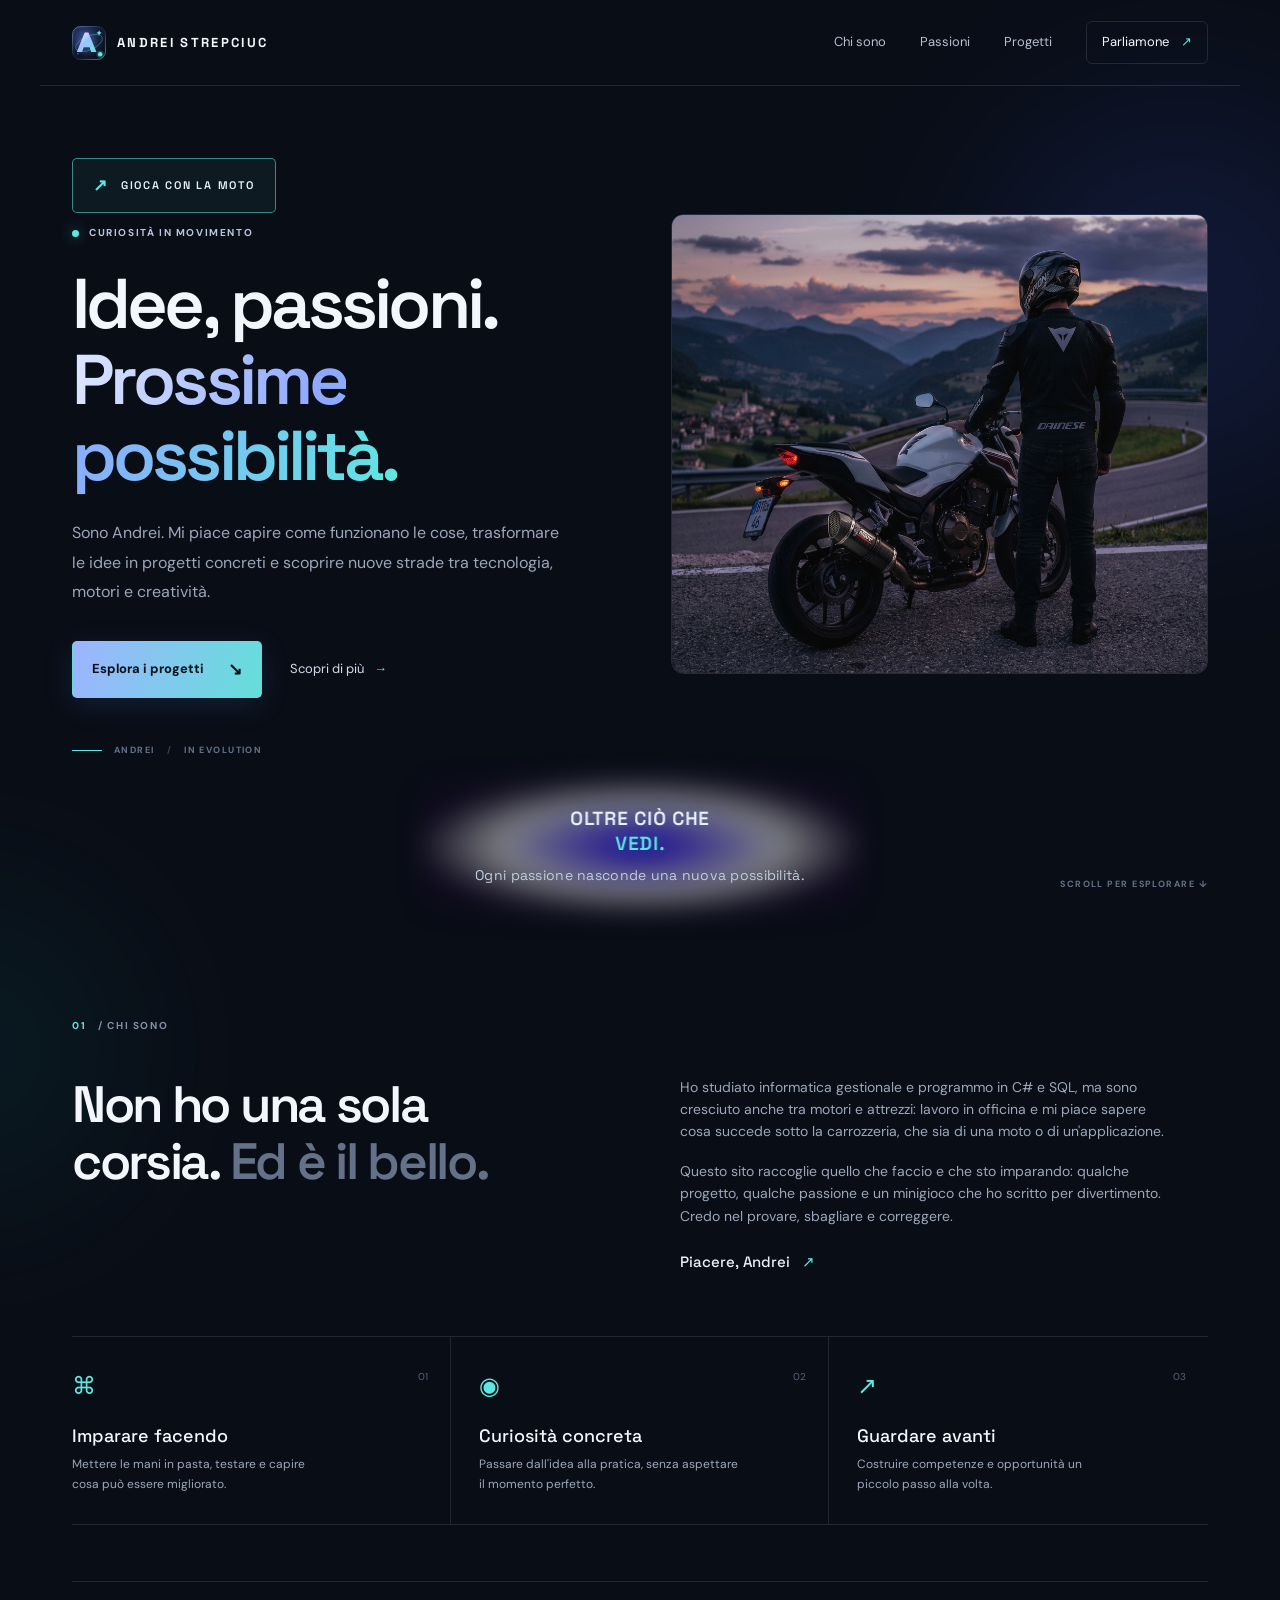
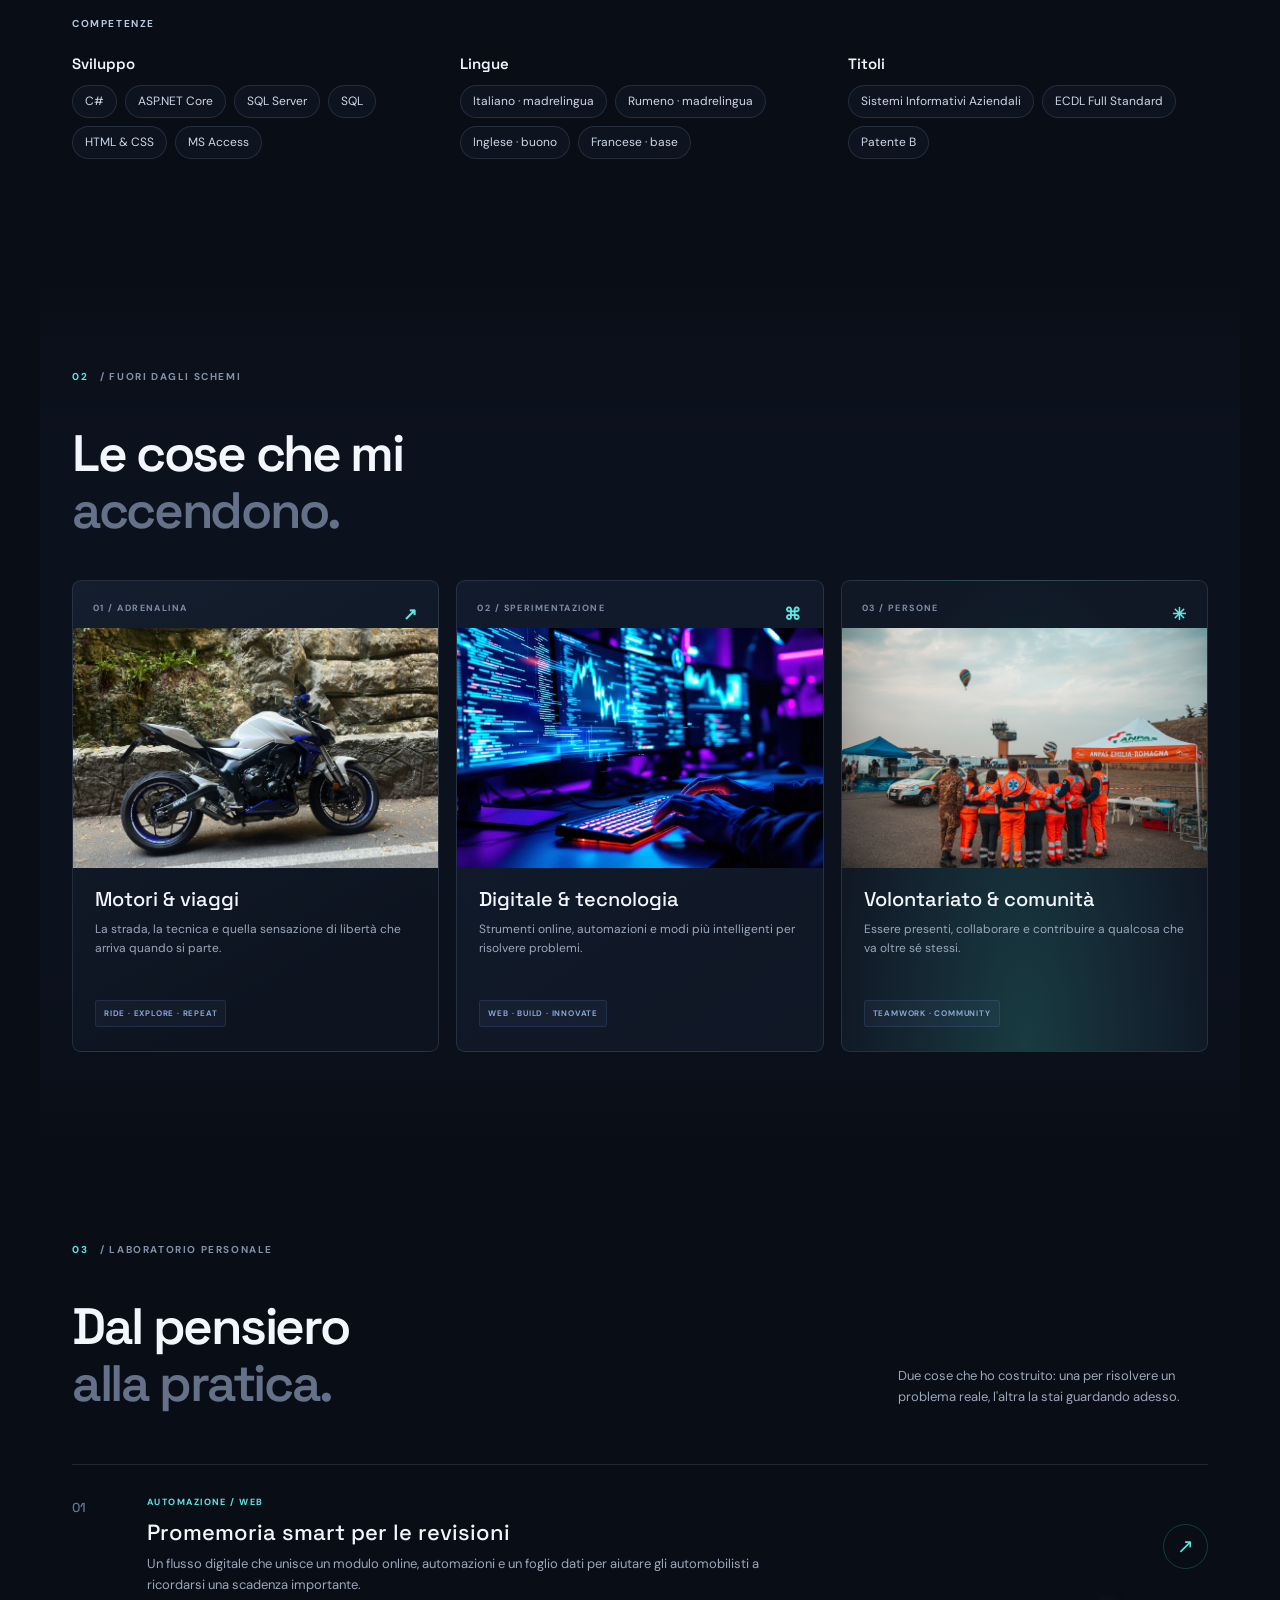
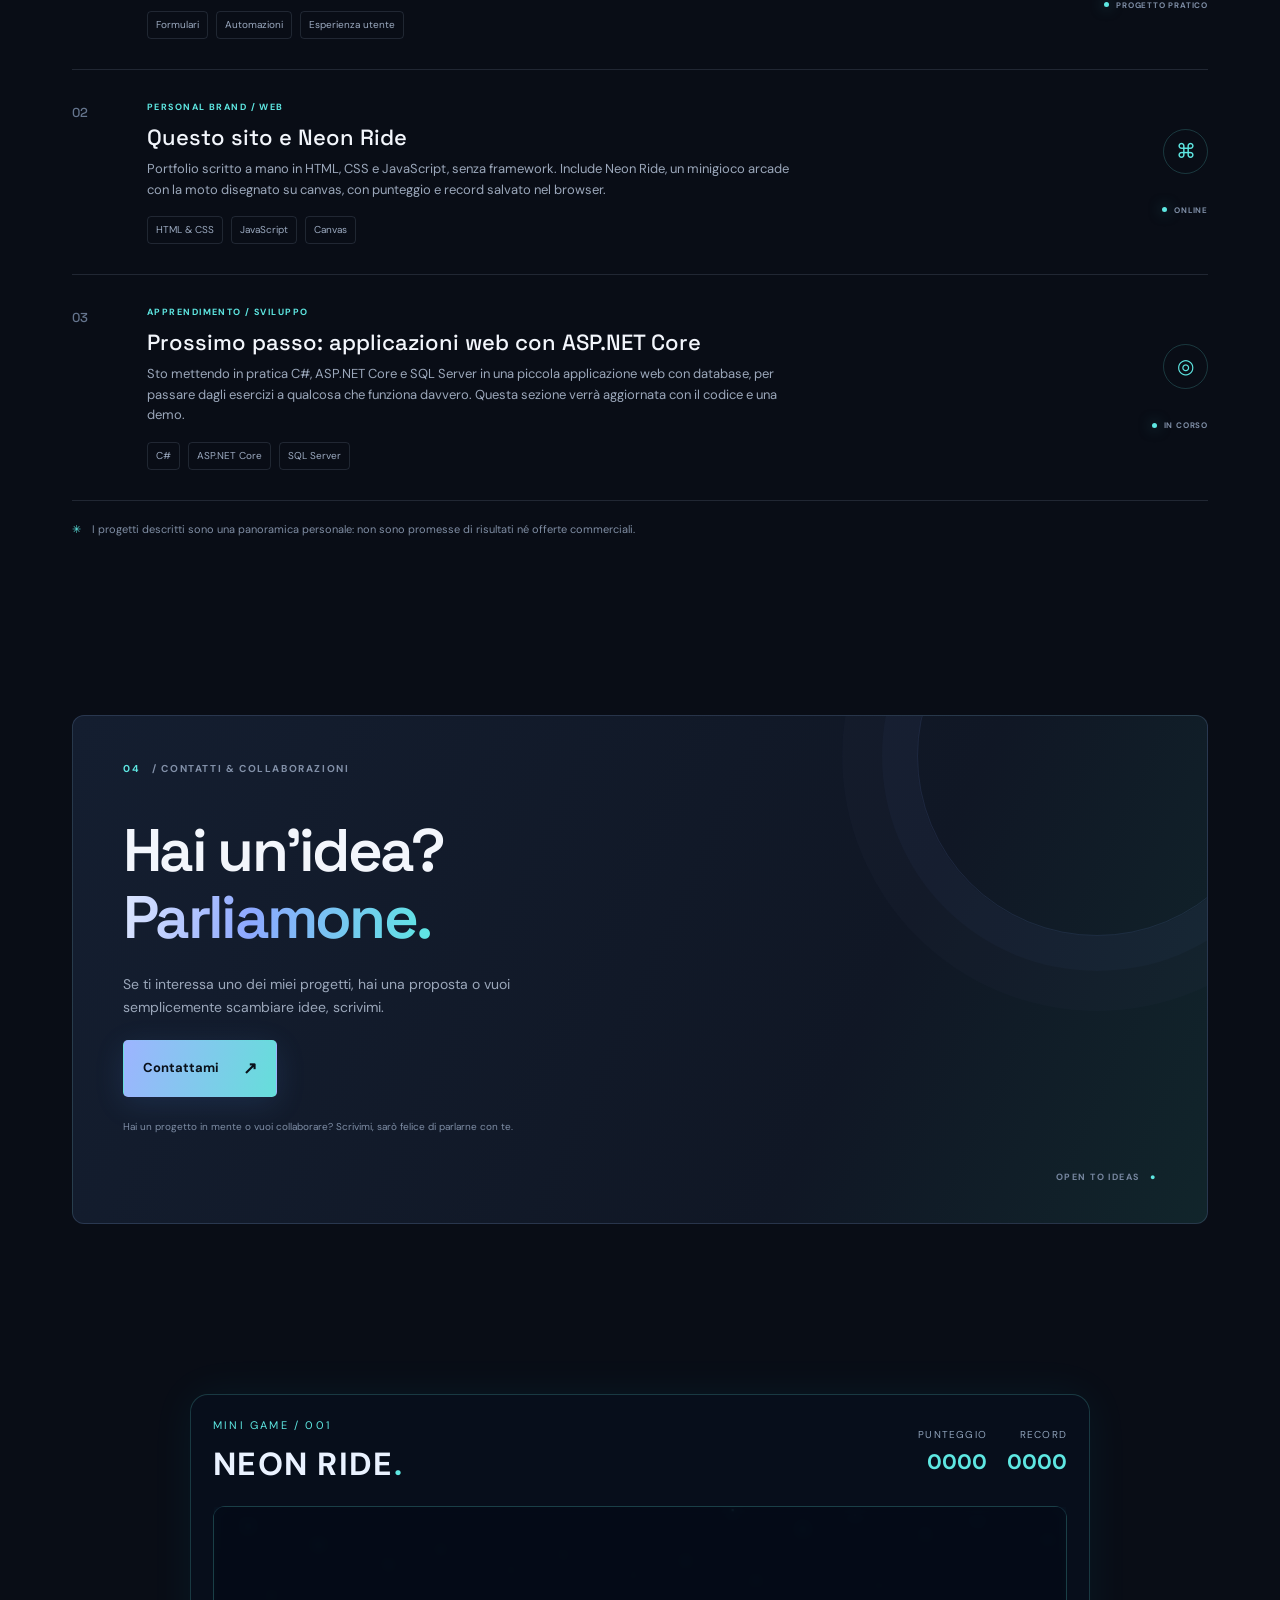
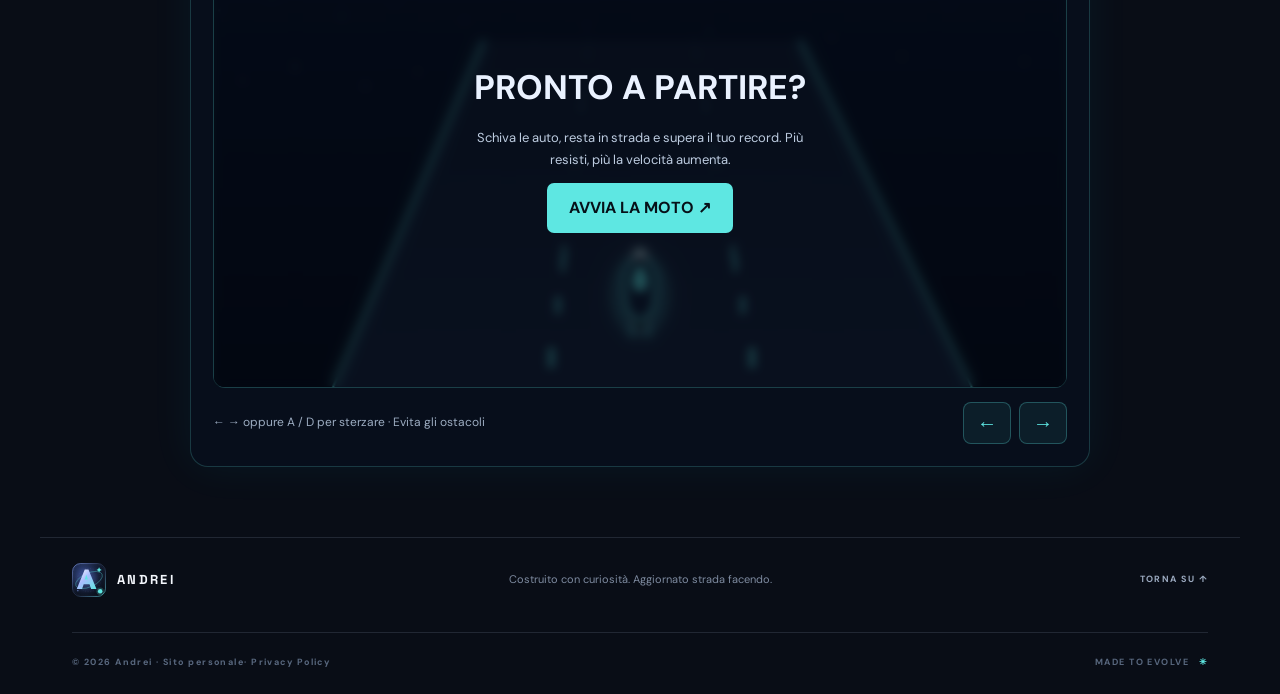
==== commit b3e98ee0: "Update index.html" ====
--- a/index.html
+++ b/index.html
@@ -7,7 +7,7 @@
     <title>Andrei Strepciuc — Portfolio</title>
   <meta name="description" content="Portfolio personale di Andrei Strepciuc: sviluppo web e C#, motori, progetti digitali.">
   <link rel="canonical" href="https://andreistrepciuc88.github.io/portfolio/">
-
+<meta name="google-site-verification" content="TOQrBf6-WaFQCTkUrQu8Sgsz0PuuyiQ2woxrJ5yq5lA" /> 
   <meta property="og:type" content="website">
   <meta property="og:locale" content="it_IT">
   <meta property="og:title" content="Andrei Strepciuc — Portfolio">
@@ -29,7 +29,7 @@
 <body>
   <div class="ambient ambient-one"></div><div class="ambient ambient-two"></div>
   <header class="site-header">
-    <a class="brand" href="#home" aria-label="Andrei, homepage"><img class="brand-logo" src="assets/favicon.svg" alt="" width="34" height="34"><span>ANDREI</span></a>
+    <a class="brand" href="#home" aria-label="Andrei, homepage"><img class="brand-logo" src="assets/favicon.svg" alt="" width="34" height="34"><span>ANDREI STREPCIUC</span></a>
     <button class="menu-toggle" aria-label="Apri menu" aria-expanded="false"><span></span><span></span></button>
     <nav class="nav" aria-label="Navigazione principale">
       <a href="#about">Chi sono</a><a href="#interests">Passioni</a><a href="#projects">Progetti</a><a href="#contact" class="nav-cta">Parliamone <span>↗</span></a>
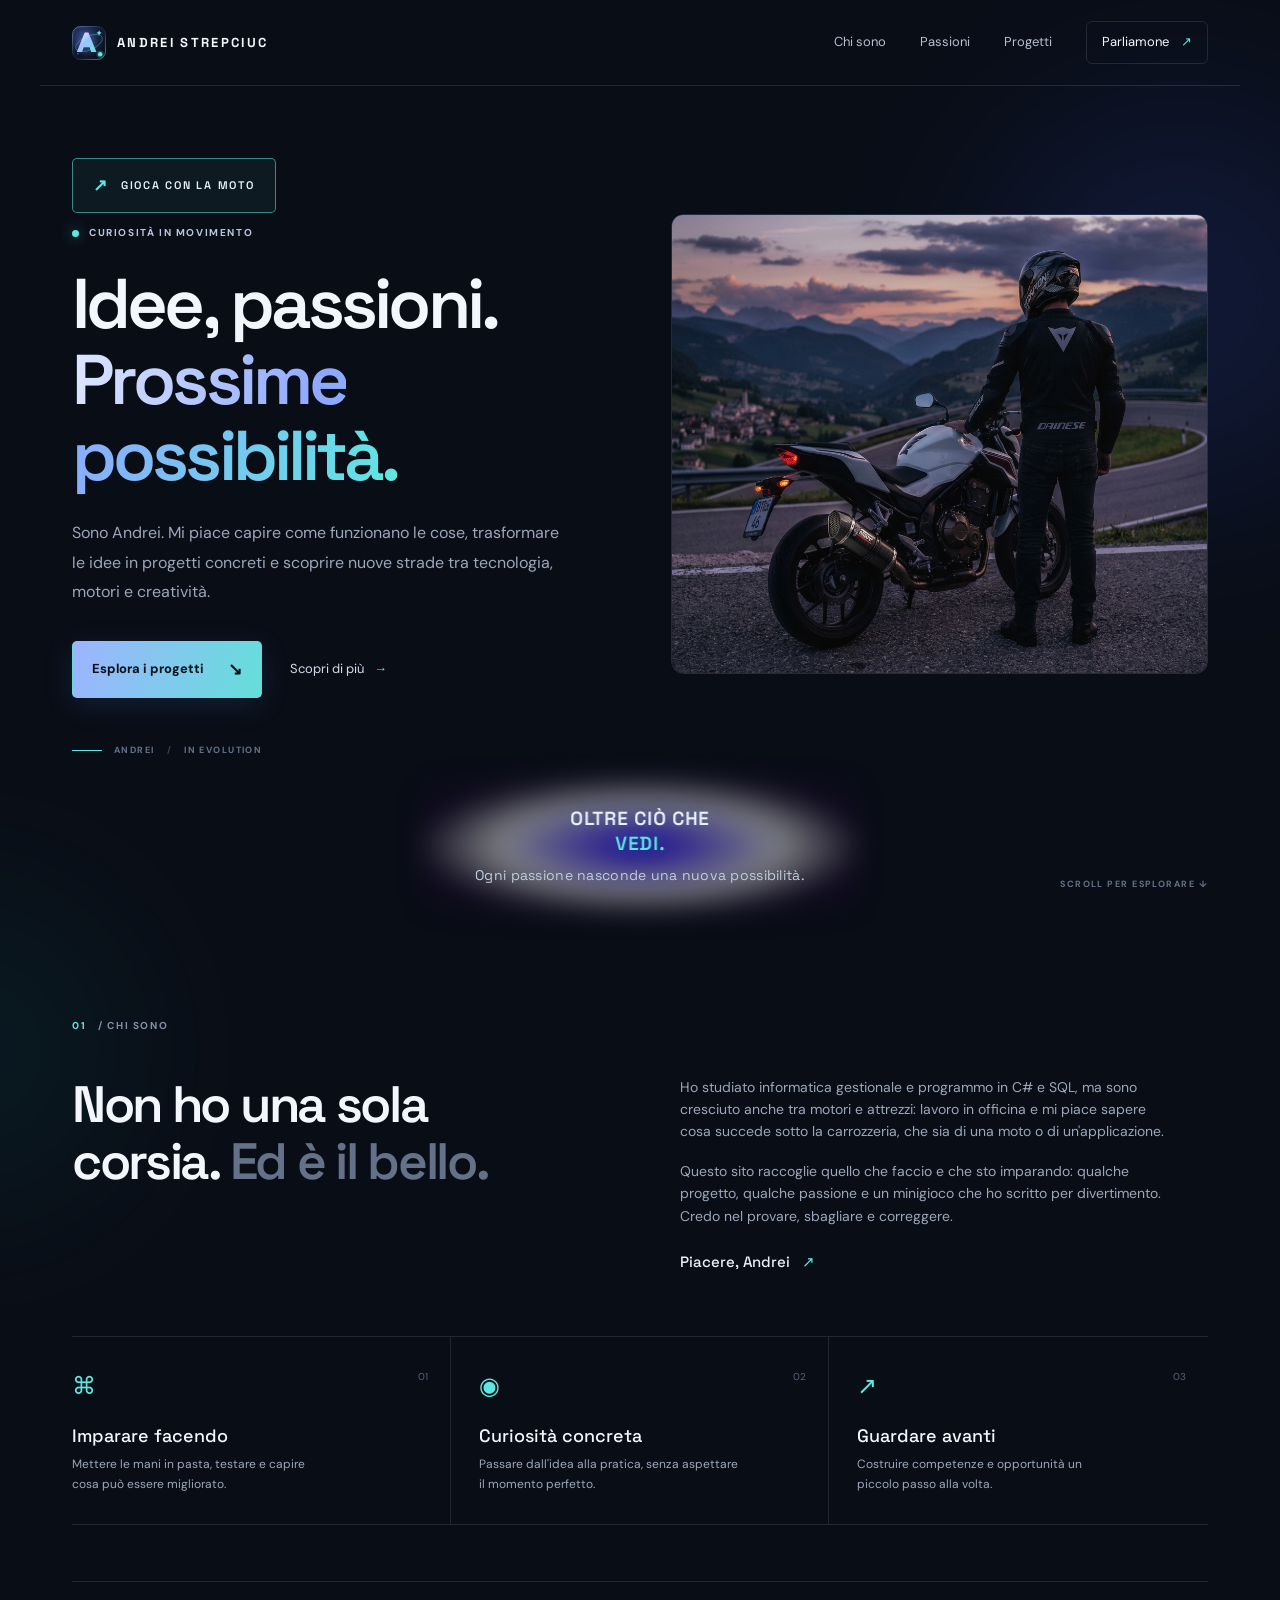
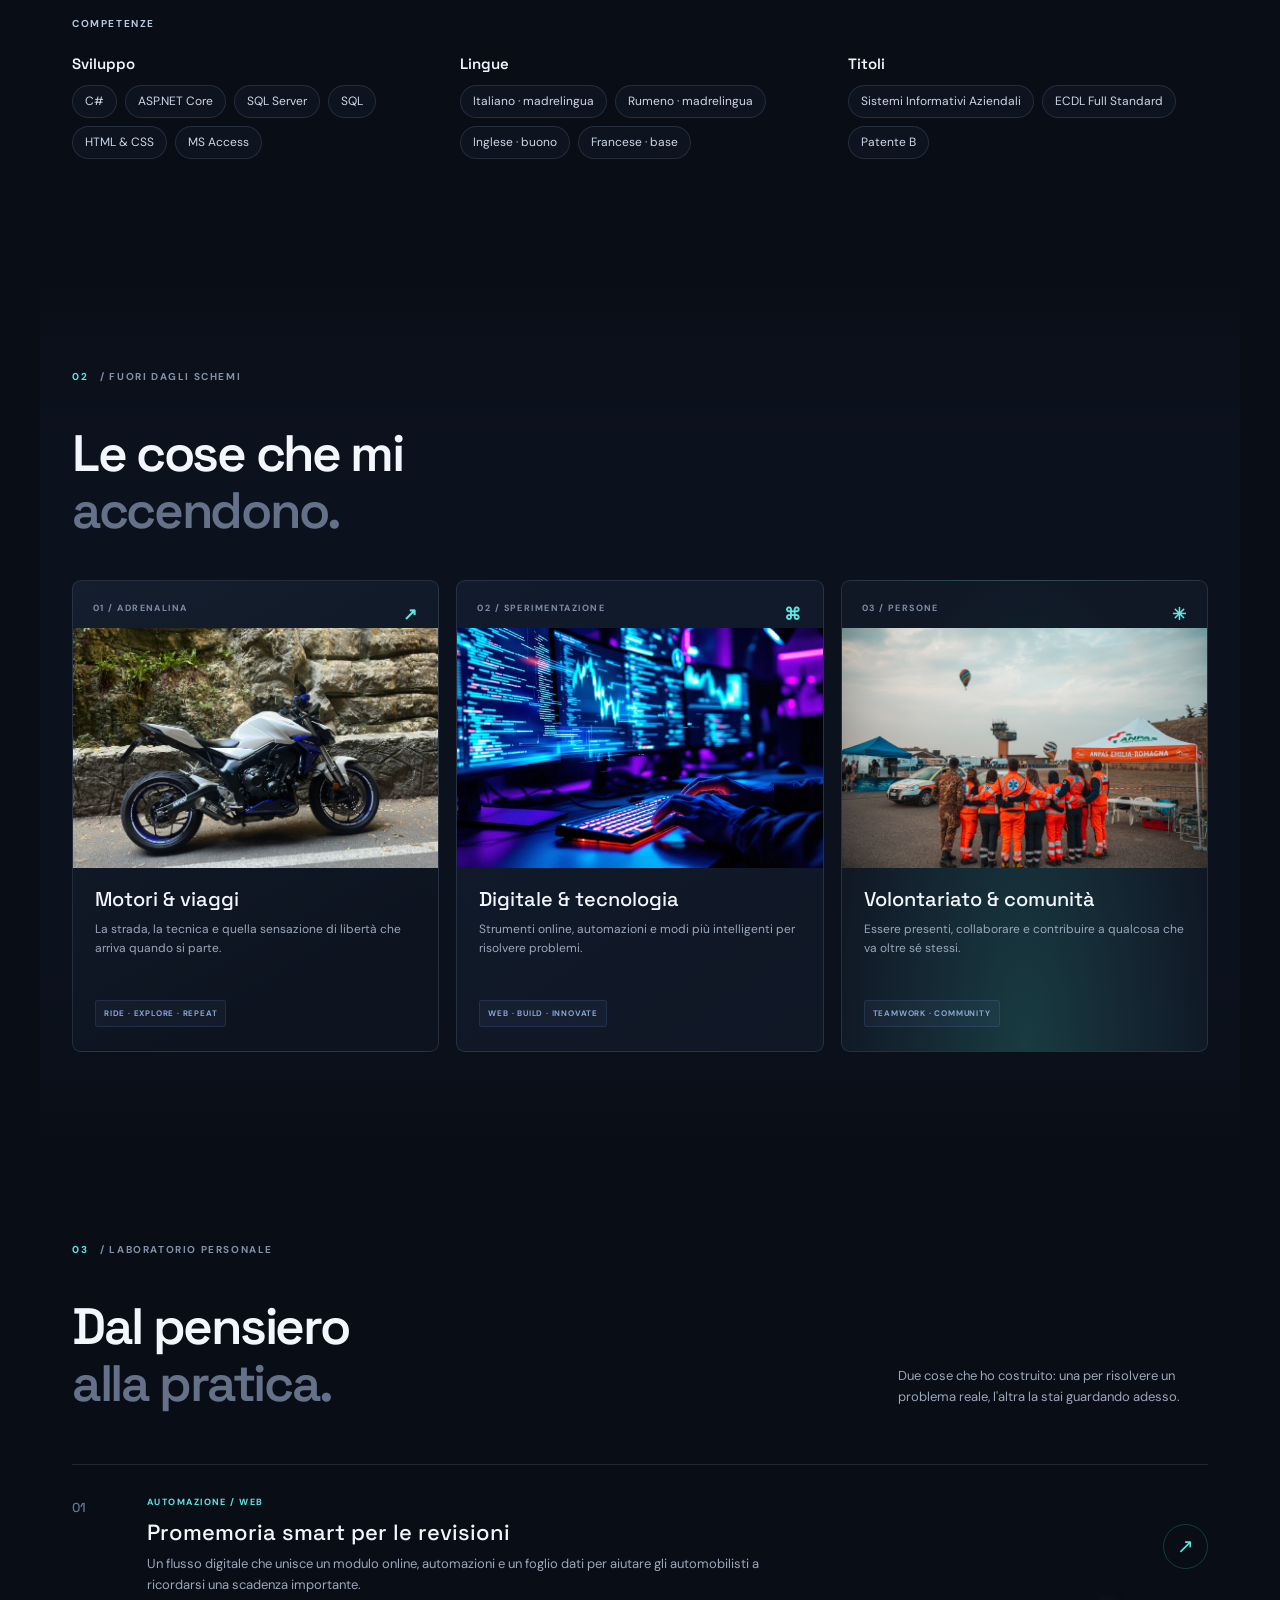
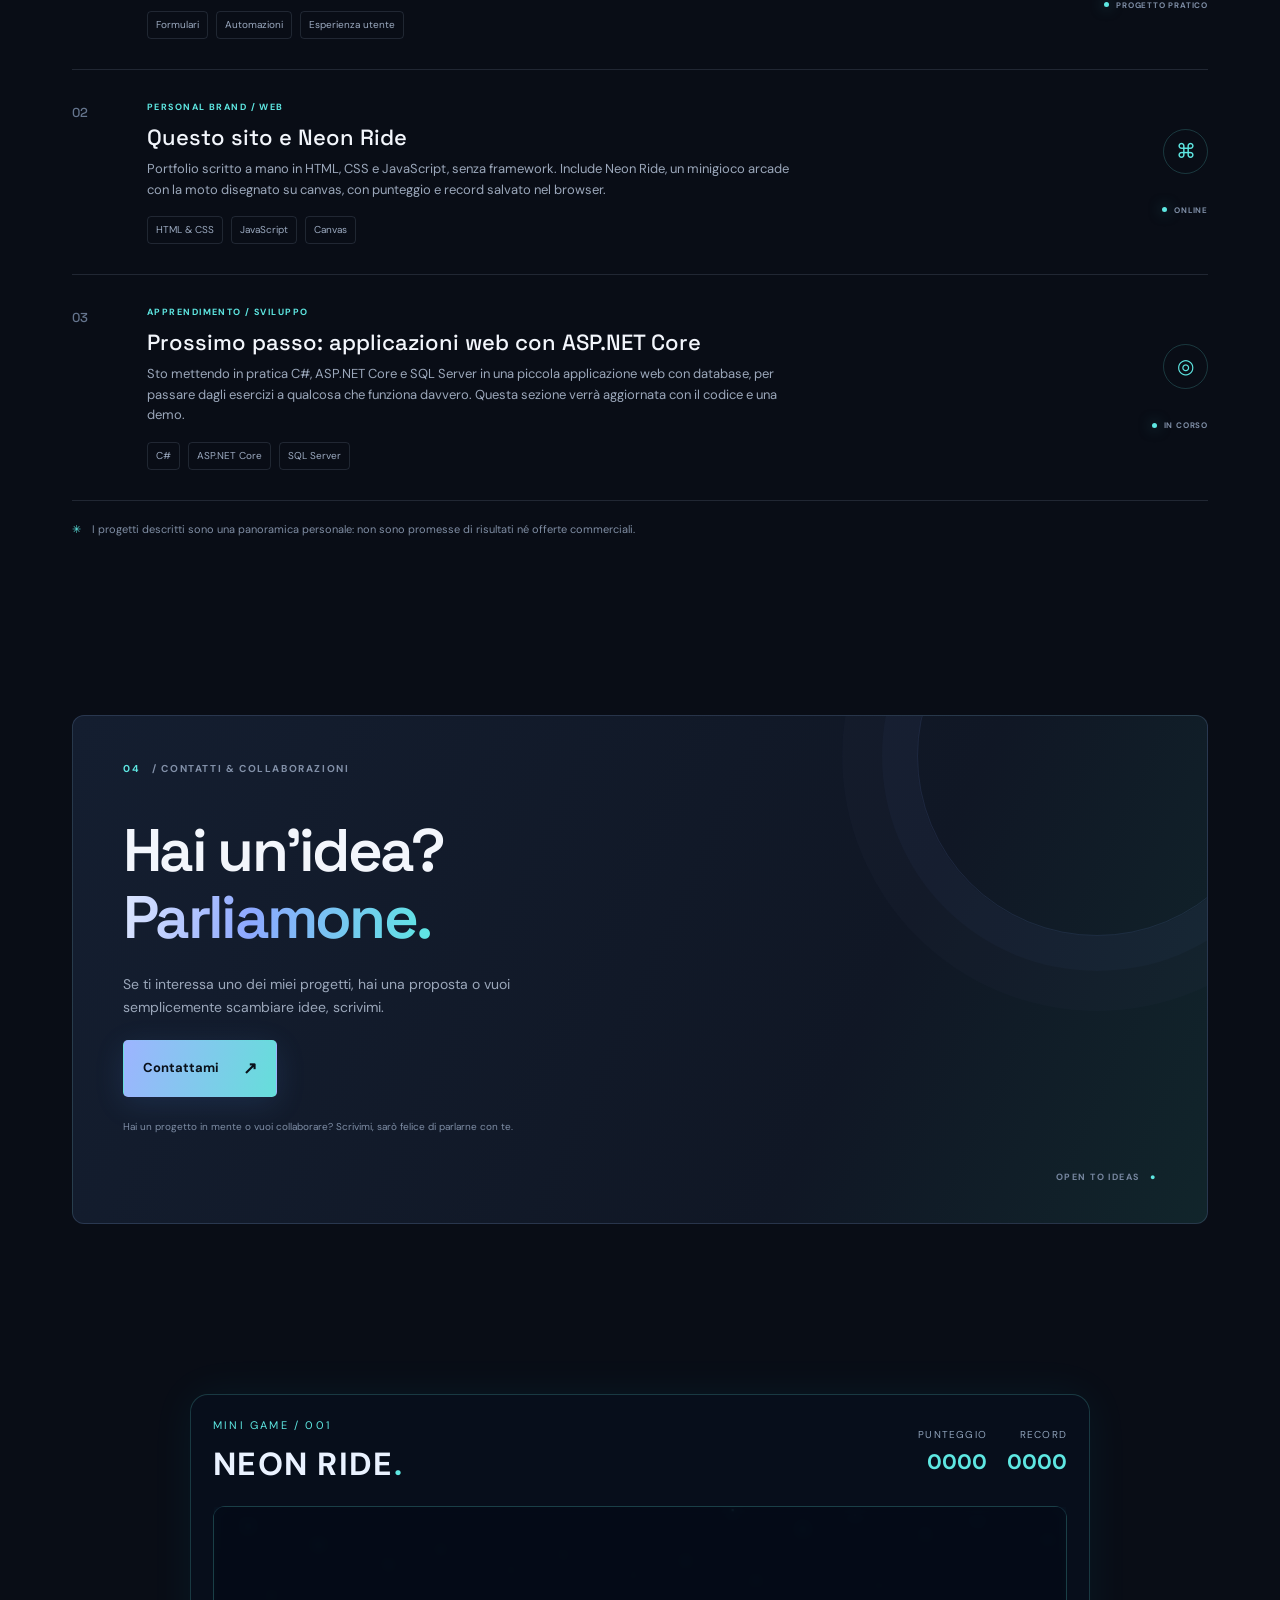
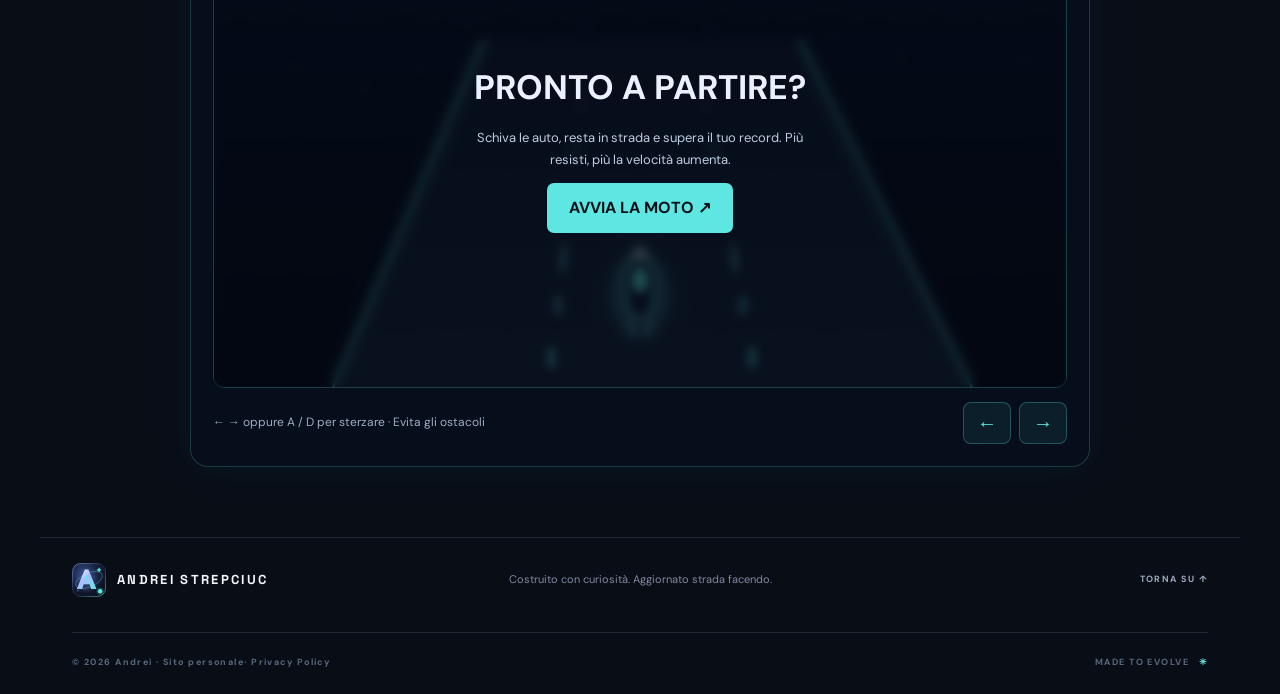
==== commit baa8aaa1: "Update index.html" ====
--- a/index.html
+++ b/index.html
@@ -256,7 +256,7 @@
     </section>
   </main>
 
-  <footer class="footer section-wrap"><a class="brand footer-brand" href="#home"><img class="brand-logo" src="assets/favicon.svg" alt="" width="34" height="34"><span>ANDREI</span></a><p>Costruito con curiosità. Aggiornato strada facendo.</p><a href="#home" class="back-top">TORNA SU ↑</a><div class="footer-bottom"><span>© <span id="year"></span> Andrei · Sito personale· <a href="privacy.html">Privacy Policy</a></span><span>MADE TO EVOLVE <span class="footer-dot">✳</span></span></div></footer>
+  <footer class="footer section-wrap"><a class="brand footer-brand" href="#home"><img class="brand-logo" src="assets/favicon.svg" alt="" width="34" height="34"><span>ANDREI STREPCIUC</span></a><p>Costruito con curiosità. Aggiornato strada facendo.</p><a href="#home" class="back-top">TORNA SU ↑</a><div class="footer-bottom"><span>© <span id="year"></span> Andrei · Sito personale· <a href="privacy.html">Privacy Policy</a></span><span>MADE TO EVOLVE <span class="footer-dot">✳</span></span></div></footer>
   
   <script src="script.js"></script>
   
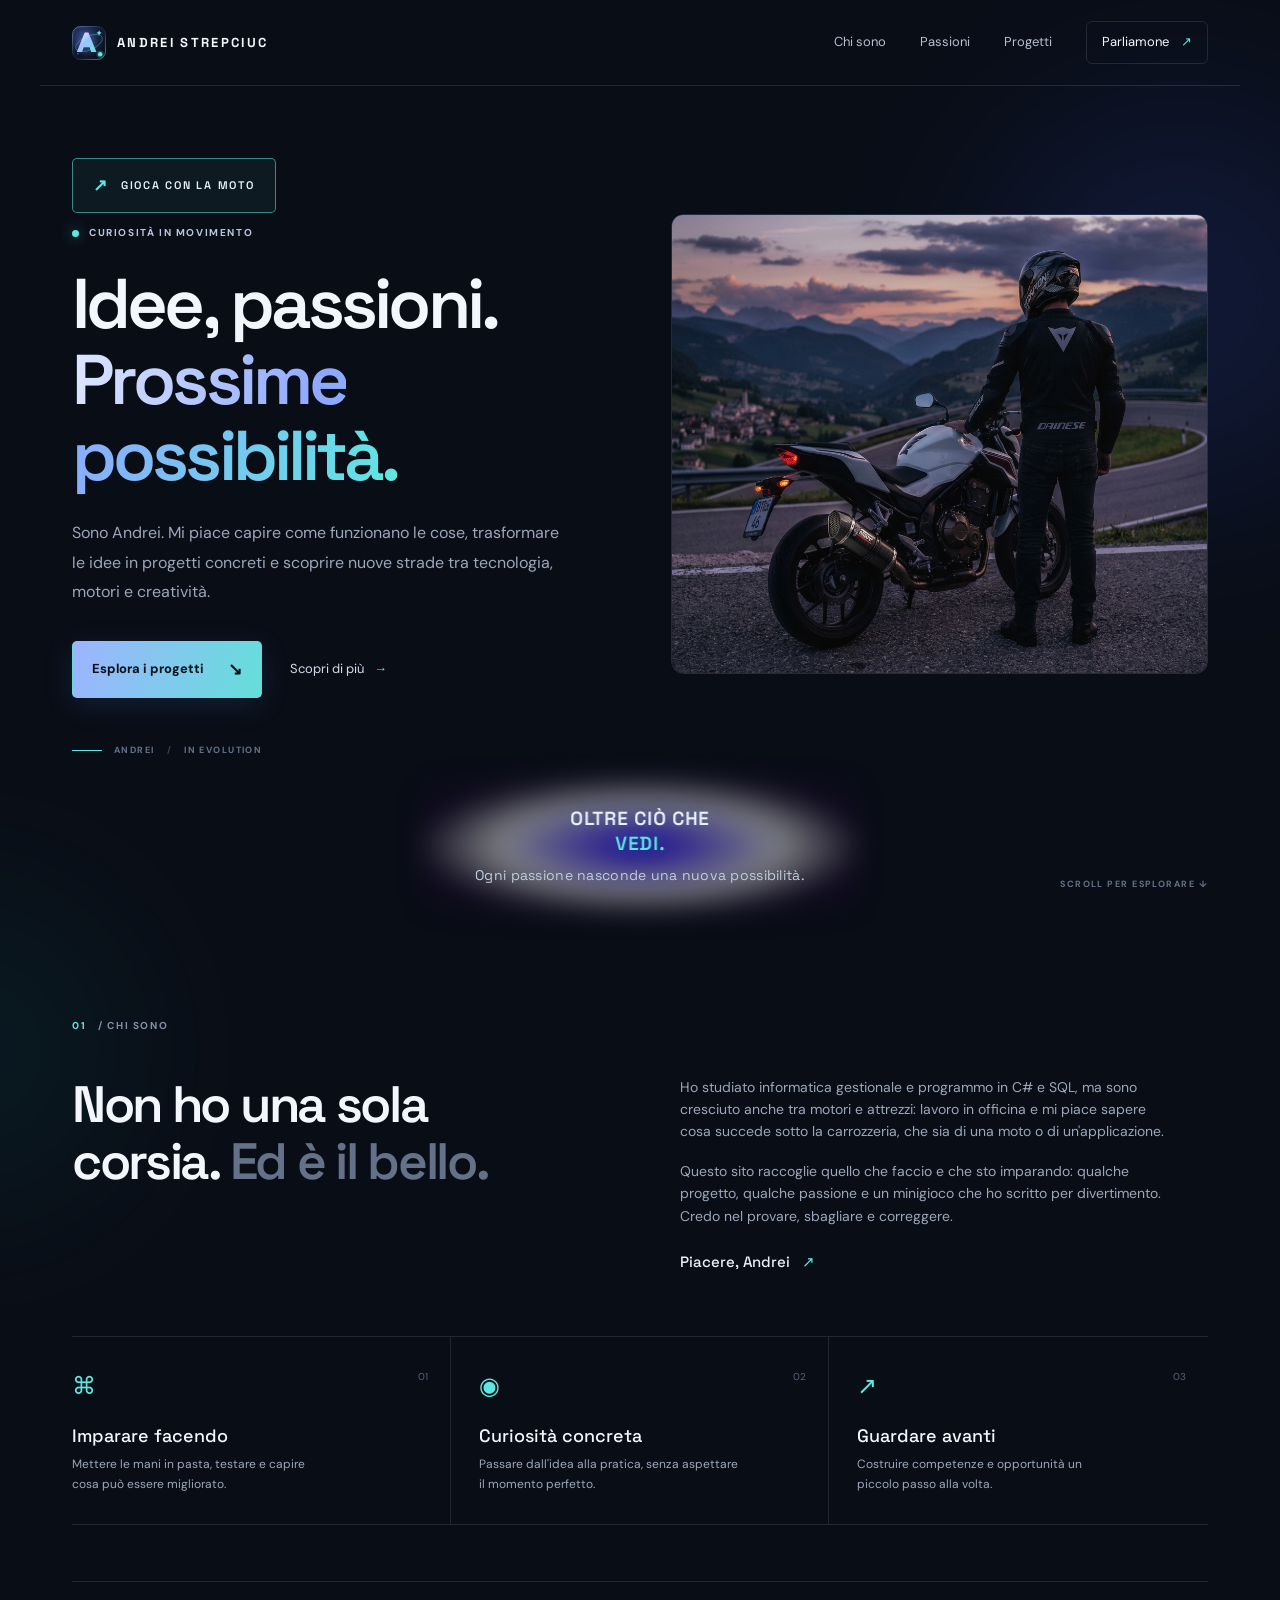
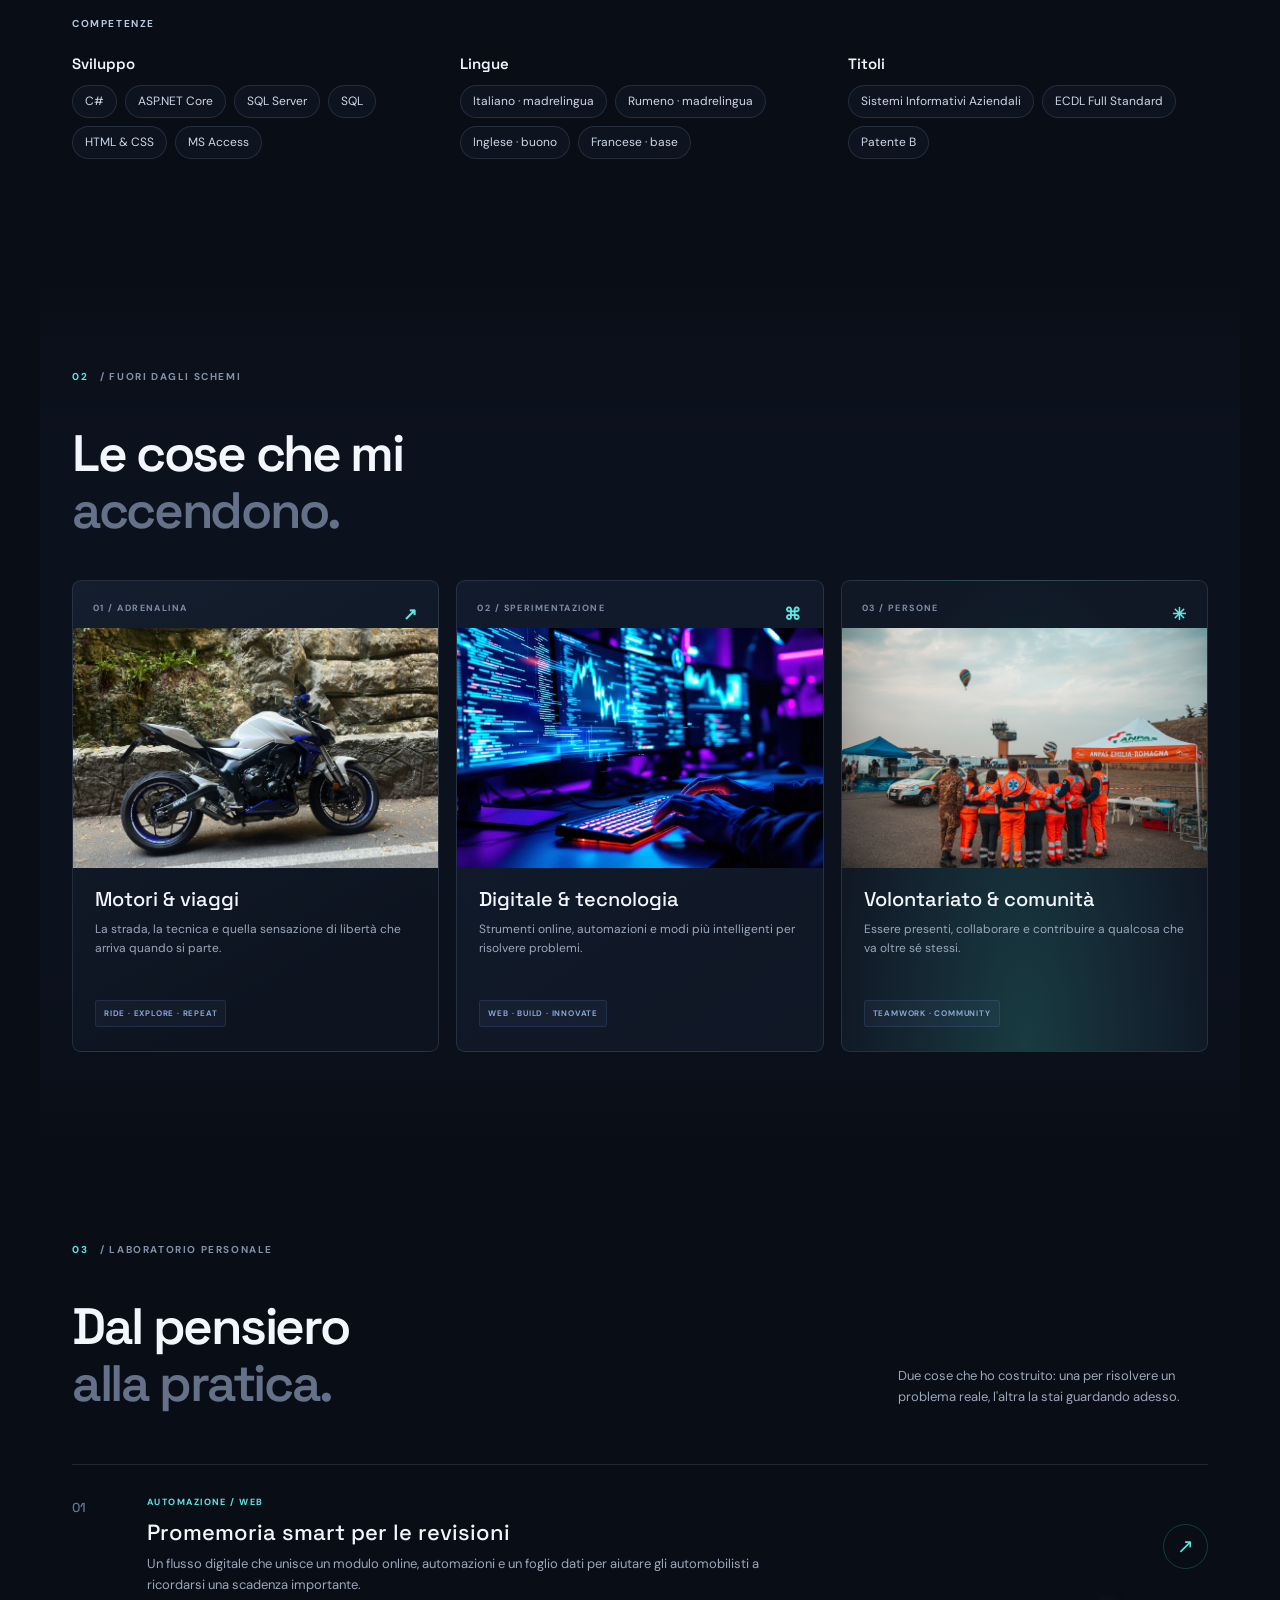
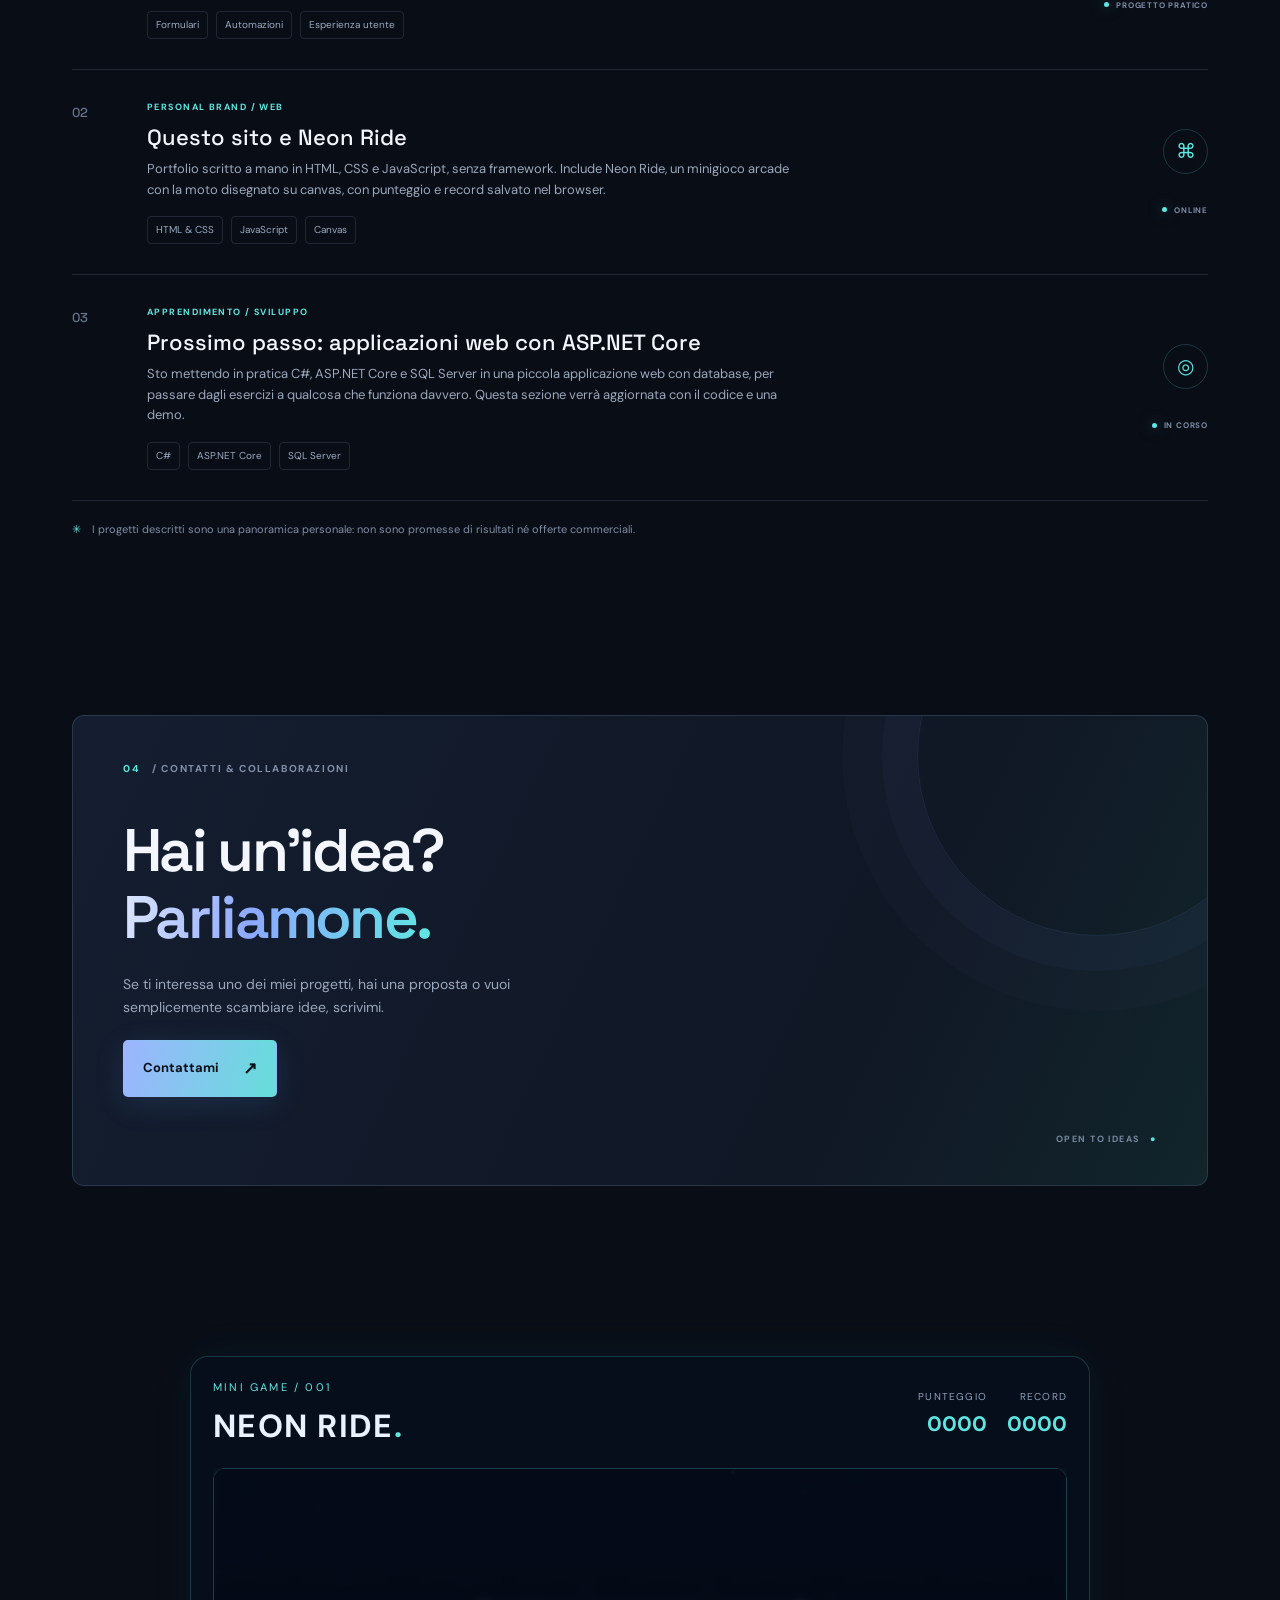
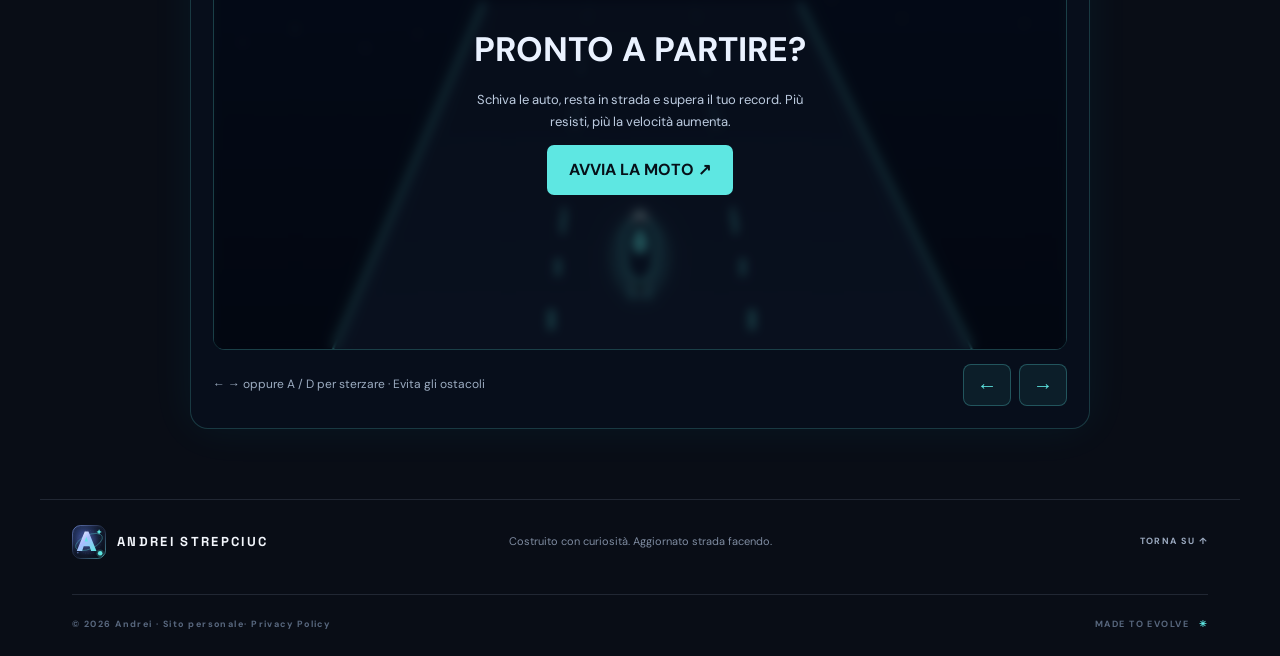
==== commit 2bff4996: "Update index.html" ====
--- a/index.html
+++ b/index.html
@@ -252,7 +252,7 @@
     </section>
 
     <section class="connect section-wrap" id="contact">
-      <div class="connect-panel"><div class="connect-orb"></div><div class="section-label"><span>04</span> / CONTATTI & COLLABORAZIONI</div><div class="connect-content"><h2>Hai un'idea?<br><span class="gradient-text">Parliamone.</span></h2><p>Se ti interessa uno dei miei progetti, hai una proposta o vuoi semplicemente scambiare idee, scrivimi.</p><a class="button button-primary" href="mailto:andrei.strepciuc88@hotmail.com" id="email-link">Contattami<span>↗</span></a><p class="small-note">Hai un progetto in mente o vuoi collaborare? Scrivimi, sarò felice di parlarne con te.</p></div><div class="connect-coordinate">OPEN TO IDEAS <span>●</span></div></div>
+      <div class="connect-panel"><div class="connect-orb"></div><div class="section-label"><span>04</span> / CONTATTI & COLLABORAZIONI</div><div class="connect-content"><h2>Hai un'idea?<br><span class="gradient-text">Parliamone.</span></h2><p>Se ti interessa uno dei miei progetti, hai una proposta o vuoi semplicemente scambiare idee, scrivimi.</p><a class="button button-primary" href="mailto:andrei.strepciuc88@hotmail.com" id="email-link">Contattami<span>↗</span></a></div><div class="connect-coordinate">OPEN TO IDEAS <span>●</span></div></div>
     </section>
   </main>
 
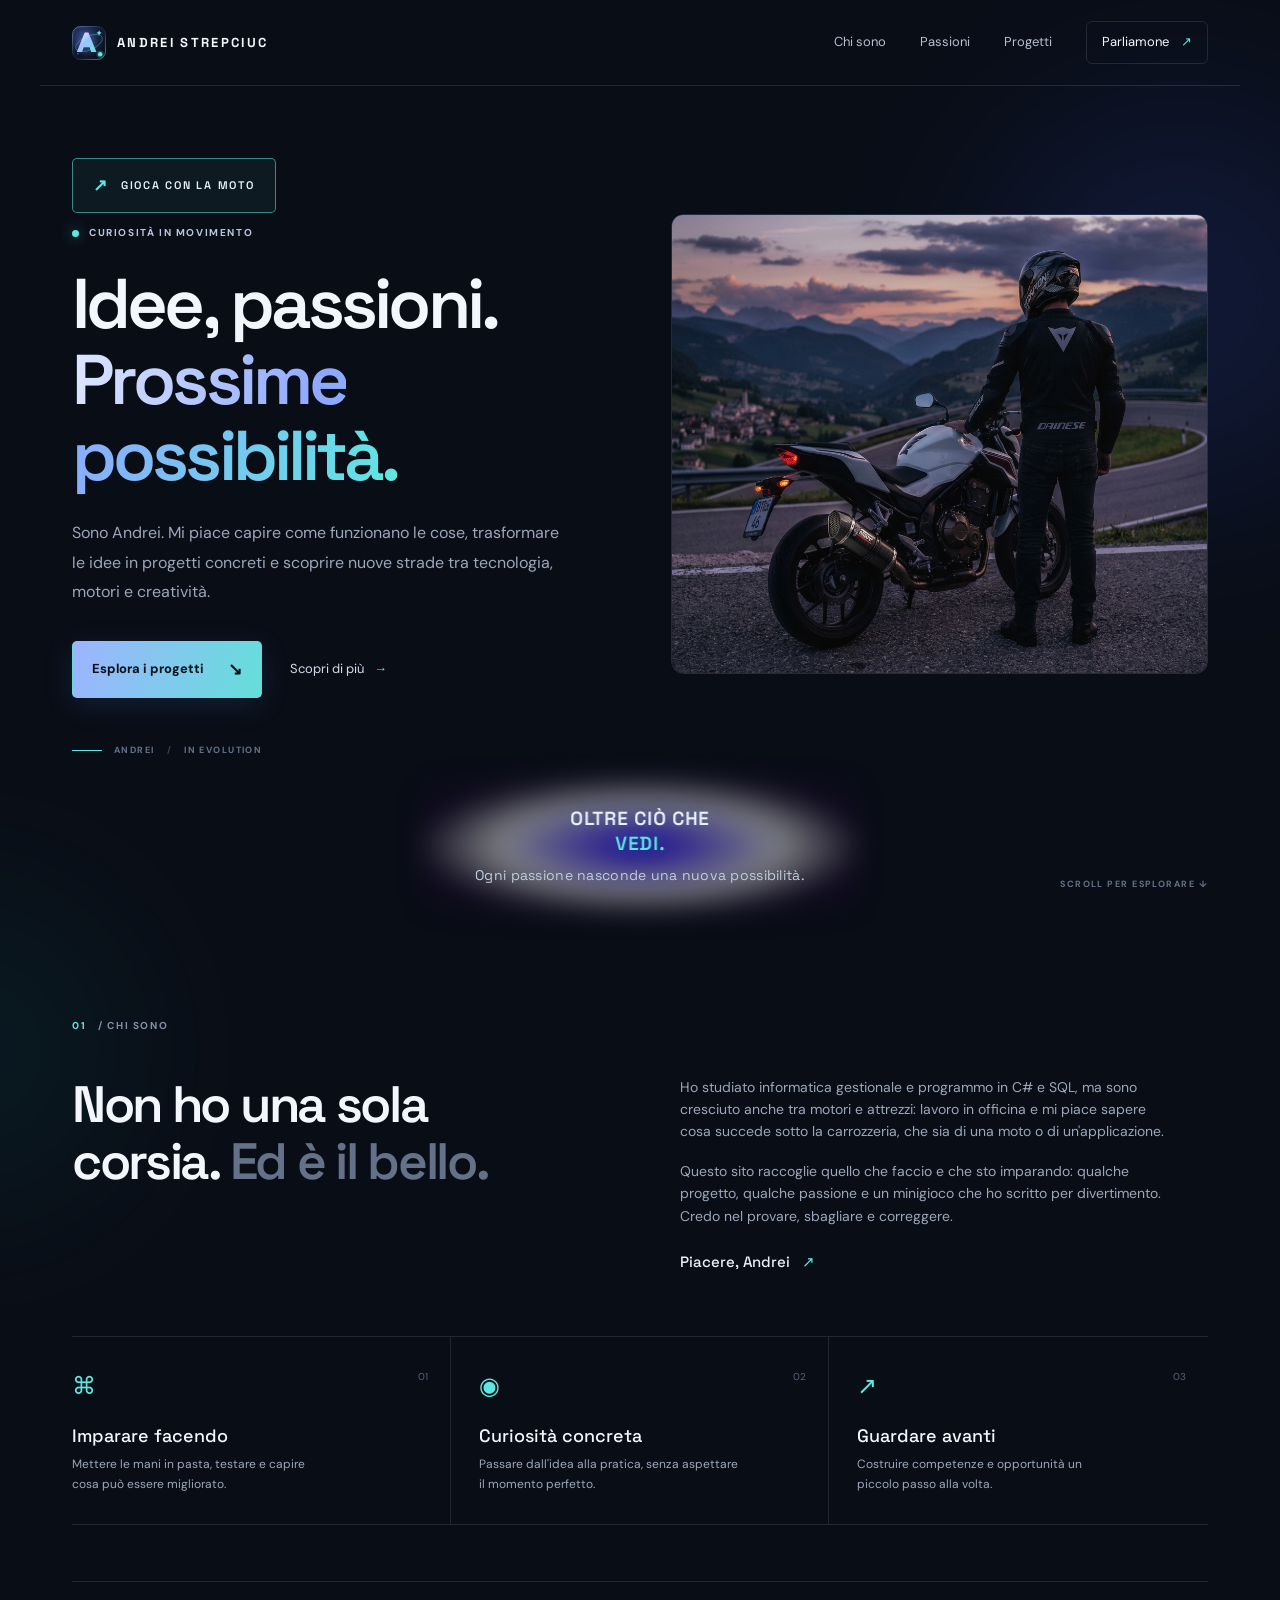
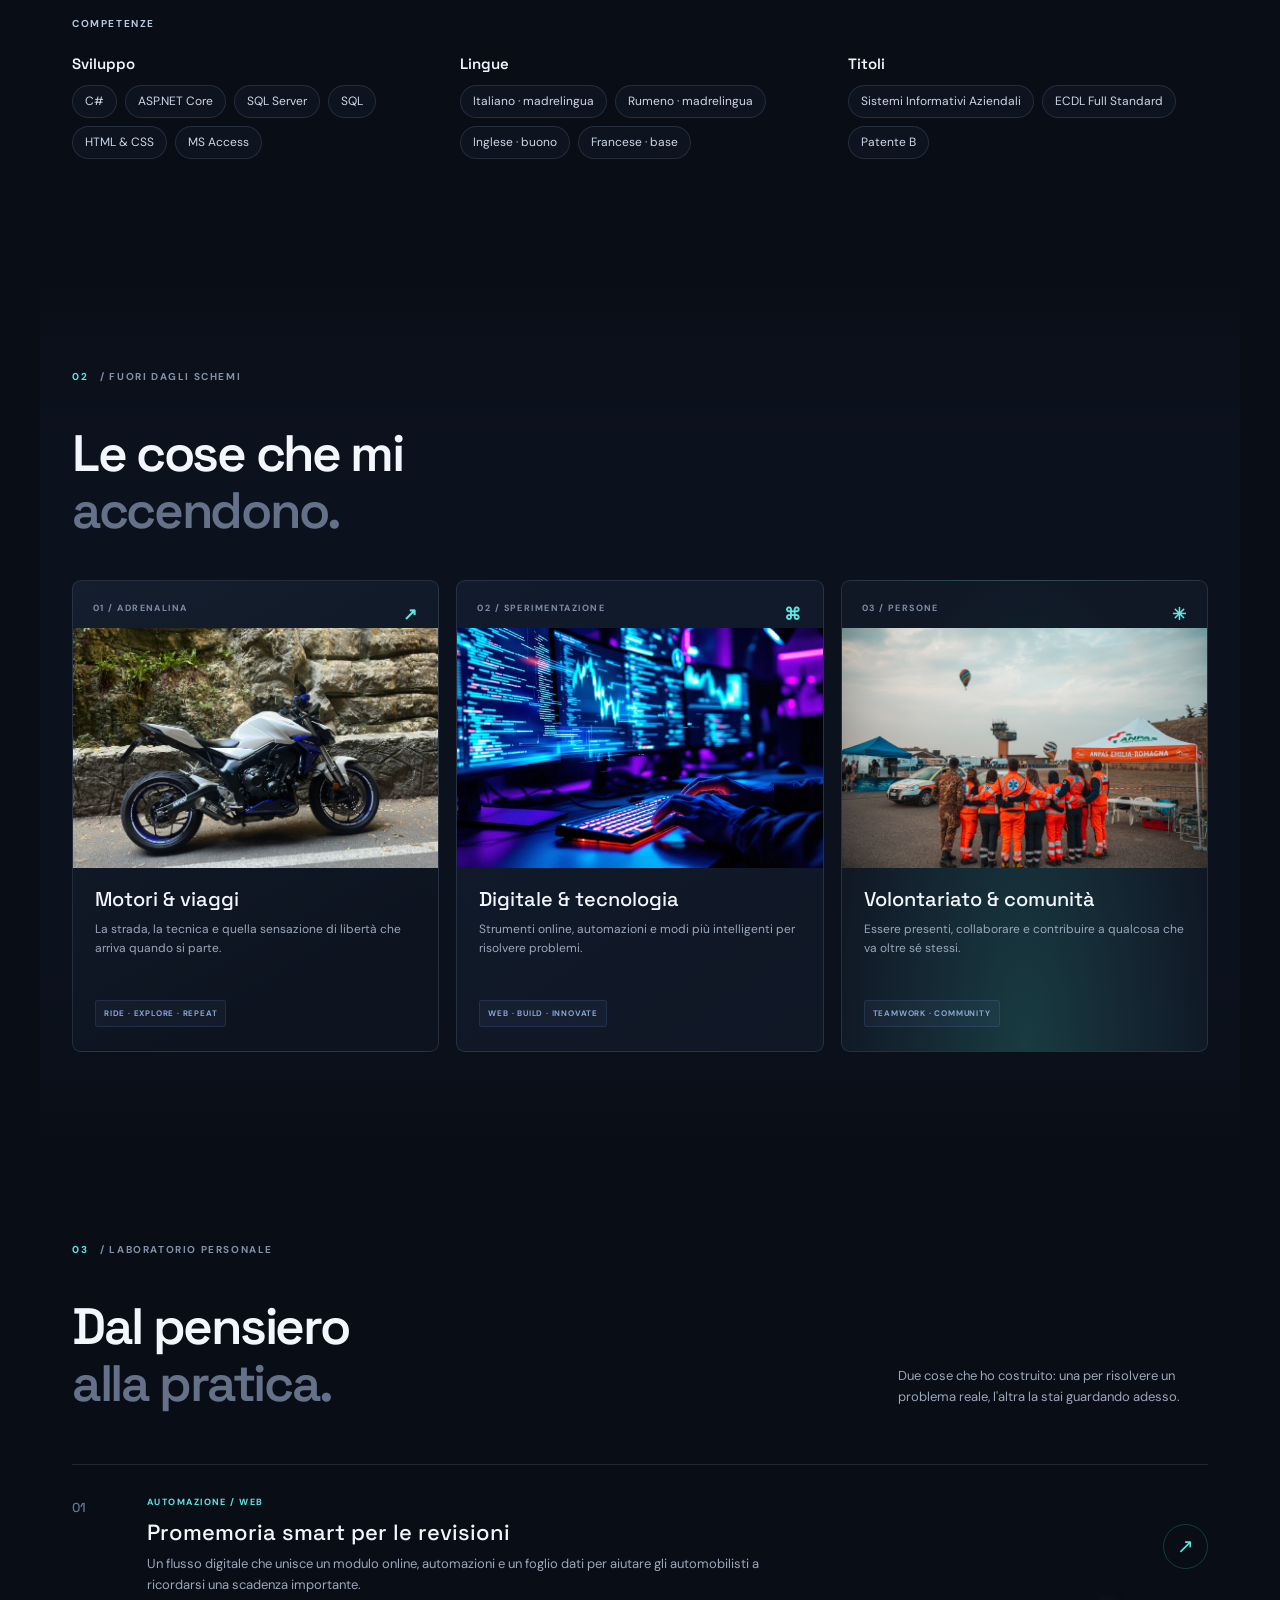
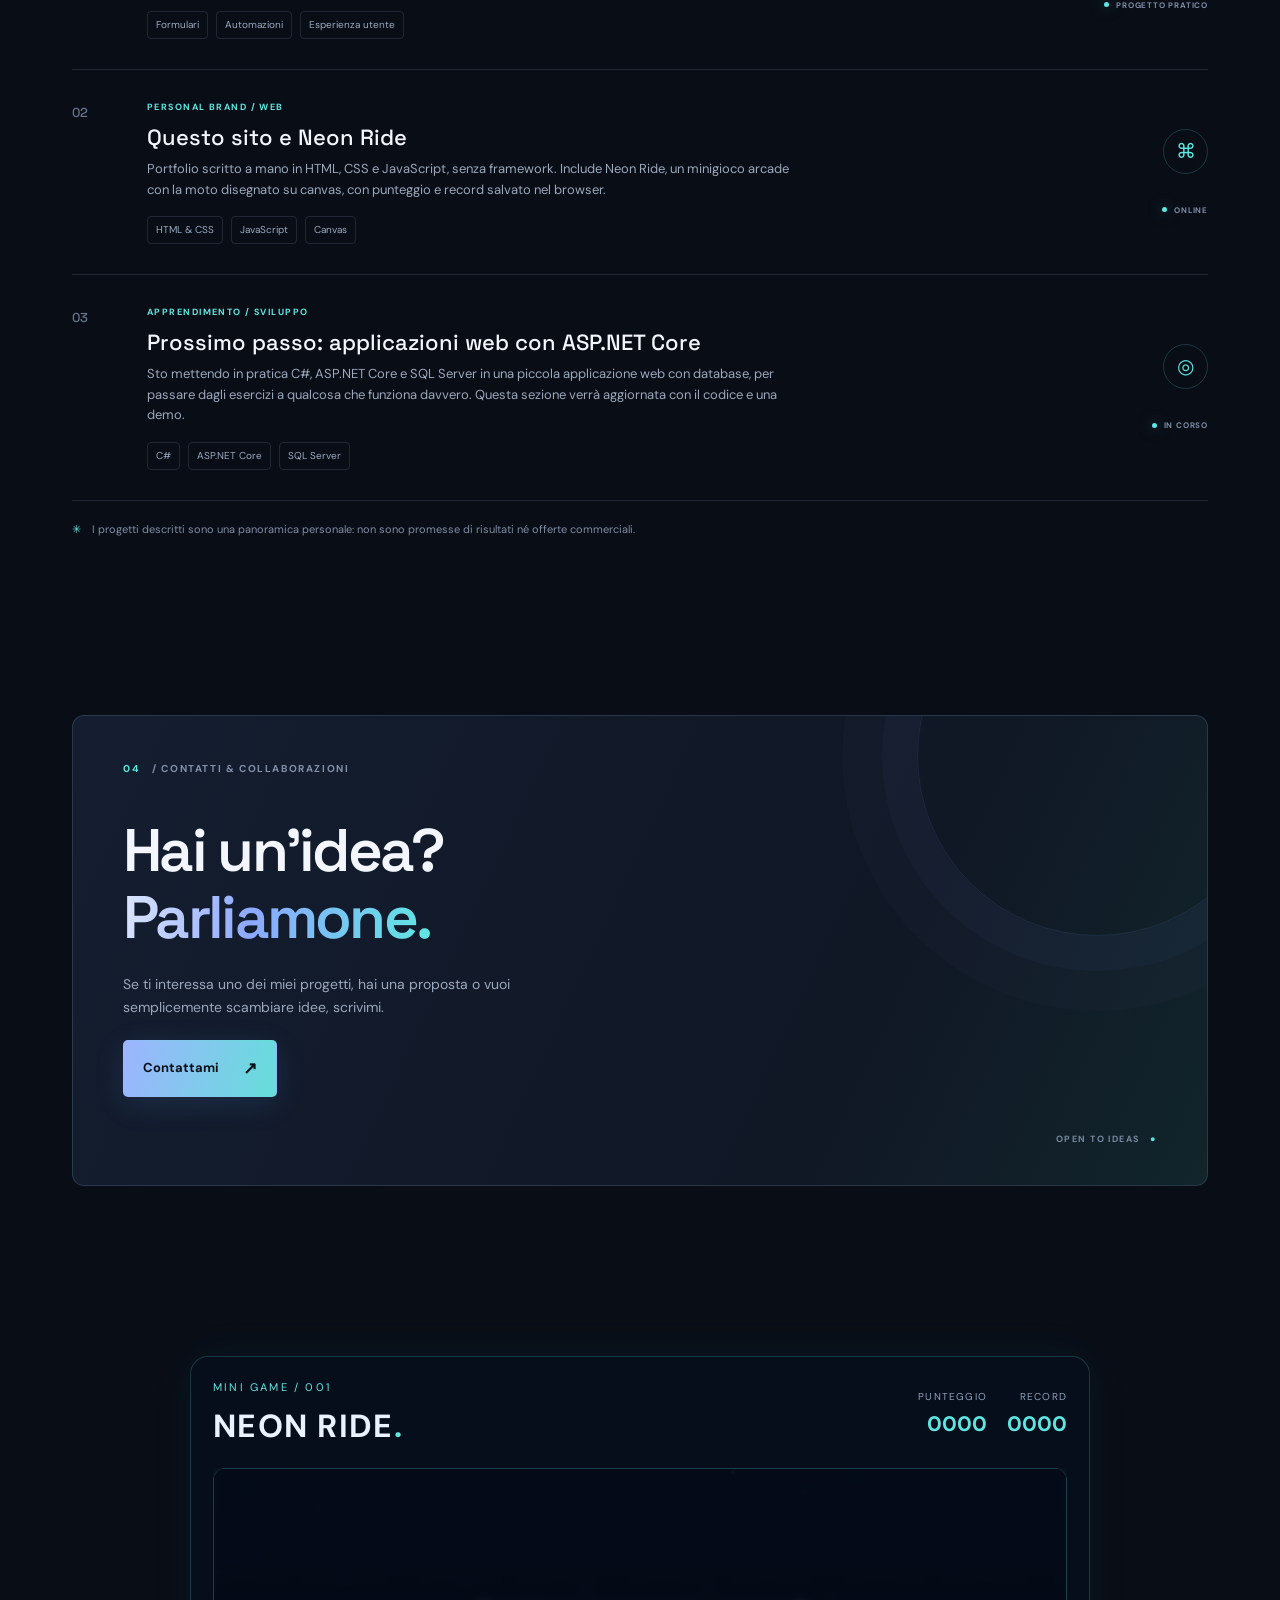
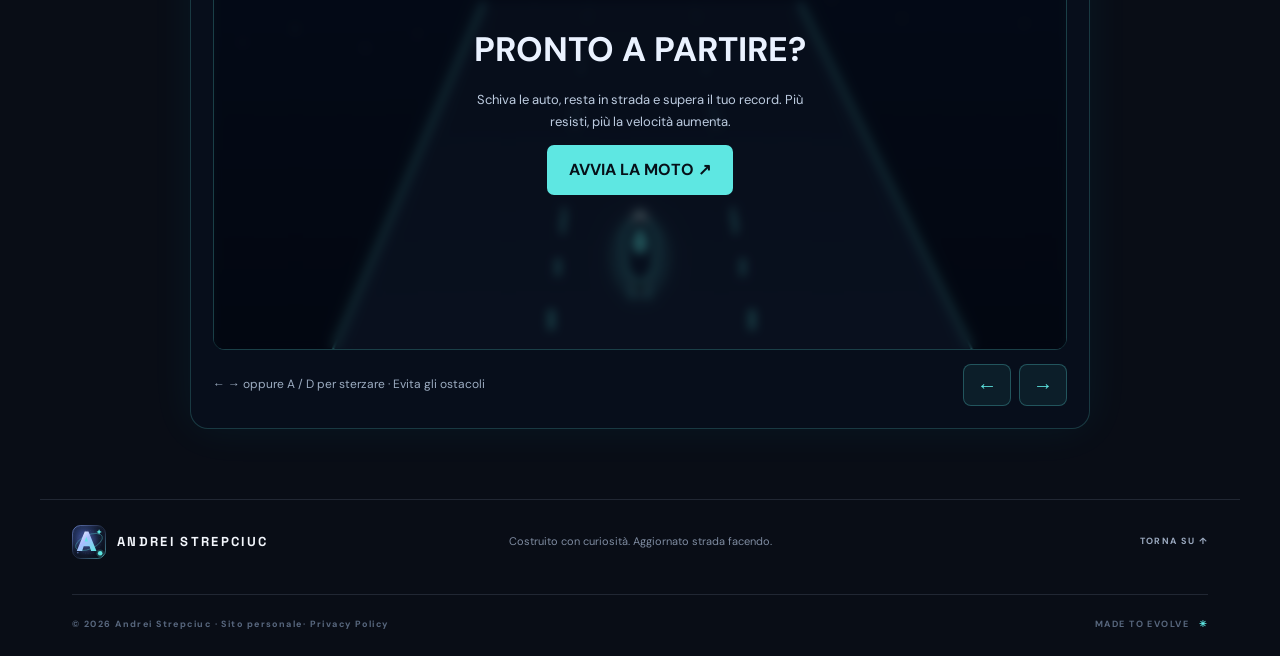
==== commit 6f21f7a4: "Update index.html" ====
--- a/index.html
+++ b/index.html
@@ -256,7 +256,7 @@
     </section>
   </main>
 
-  <footer class="footer section-wrap"><a class="brand footer-brand" href="#home"><img class="brand-logo" src="assets/favicon.svg" alt="" width="34" height="34"><span>ANDREI STREPCIUC</span></a><p>Costruito con curiosità. Aggiornato strada facendo.</p><a href="#home" class="back-top">TORNA SU ↑</a><div class="footer-bottom"><span>© <span id="year"></span> Andrei · Sito personale· <a href="privacy.html">Privacy Policy</a></span><span>MADE TO EVOLVE <span class="footer-dot">✳</span></span></div></footer>
+  <footer class="footer section-wrap"><a class="brand footer-brand" href="#home"><img class="brand-logo" src="assets/favicon.svg" alt="" width="34" height="34"><span>ANDREI STREPCIUC</span></a><p>Costruito con curiosità. Aggiornato strada facendo.</p><a href="#home" class="back-top">TORNA SU ↑</a><div class="footer-bottom"><span>© <span id="year"></span> Andrei Strepciuc · Sito personale· <a href="privacy.html">Privacy Policy</a></span><span>MADE TO EVOLVE <span class="footer-dot">✳</span></span></div></footer>
   
   <script src="script.js"></script>
   
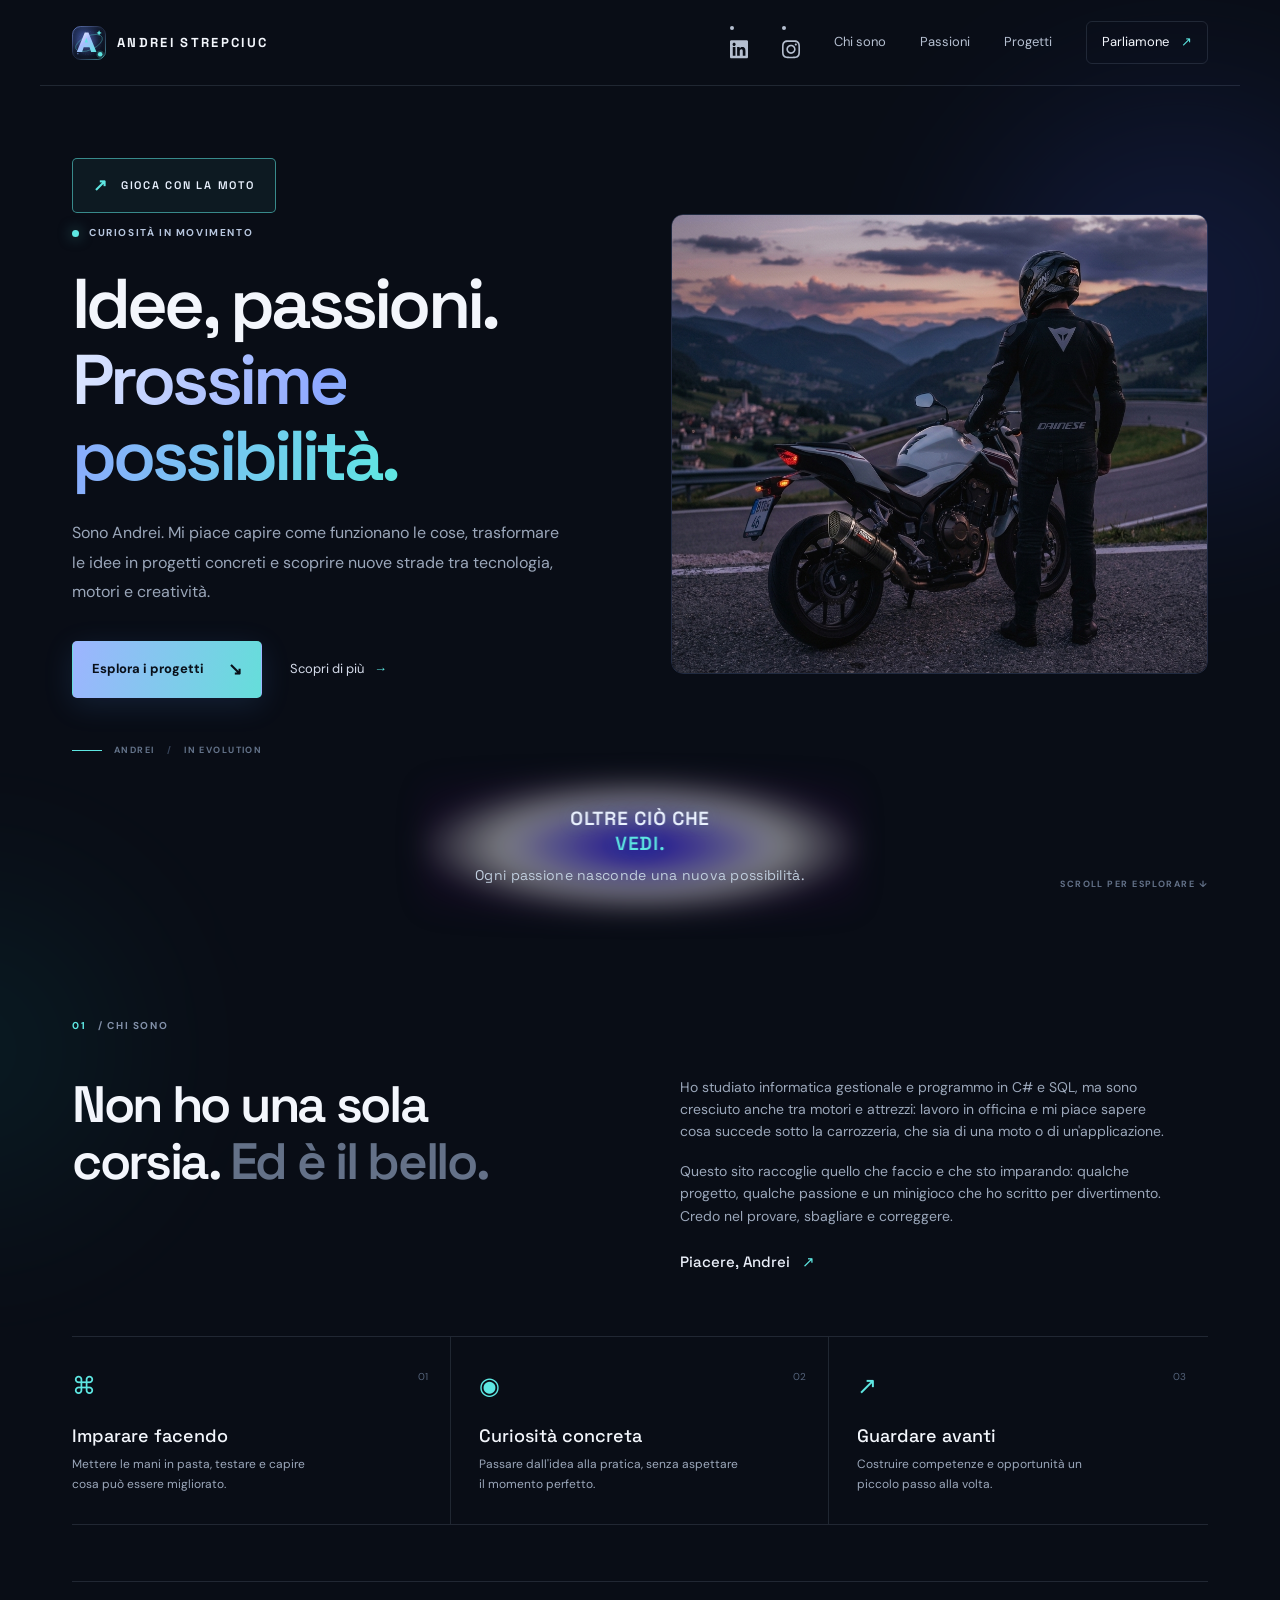
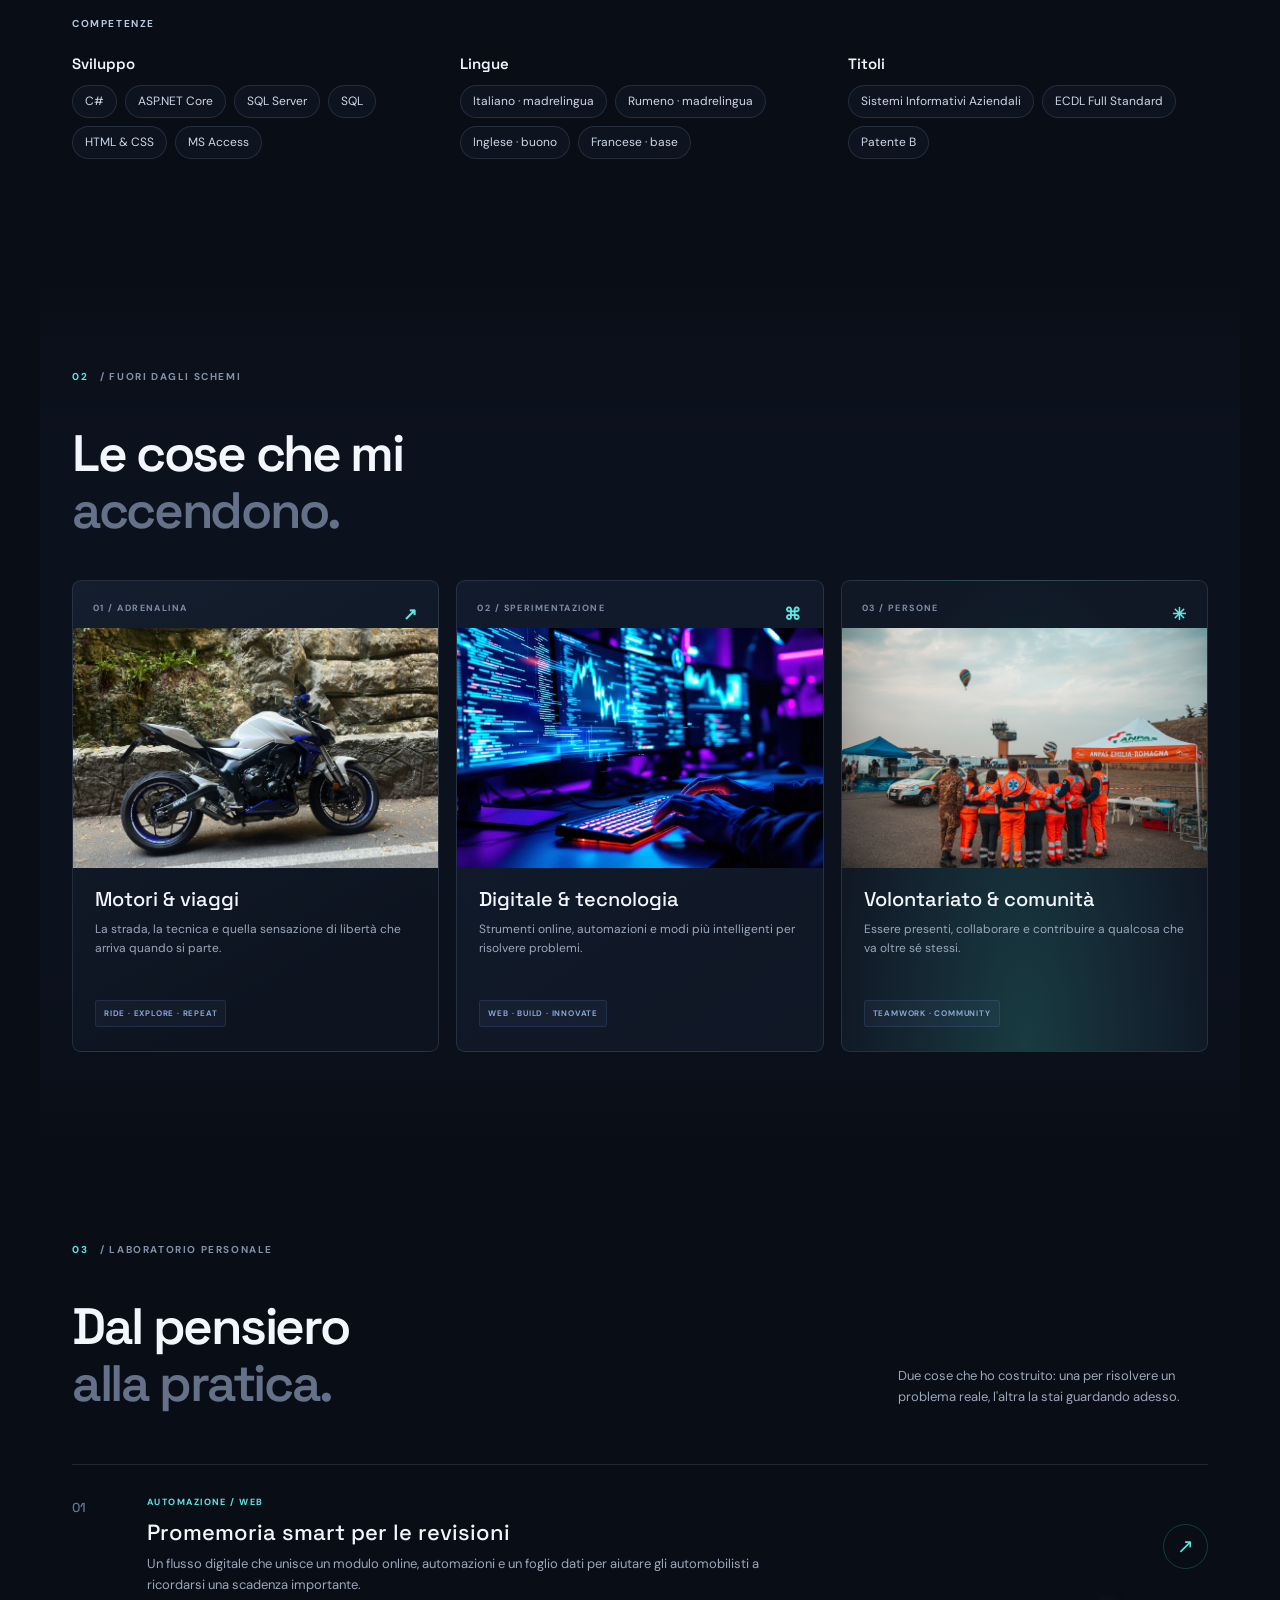
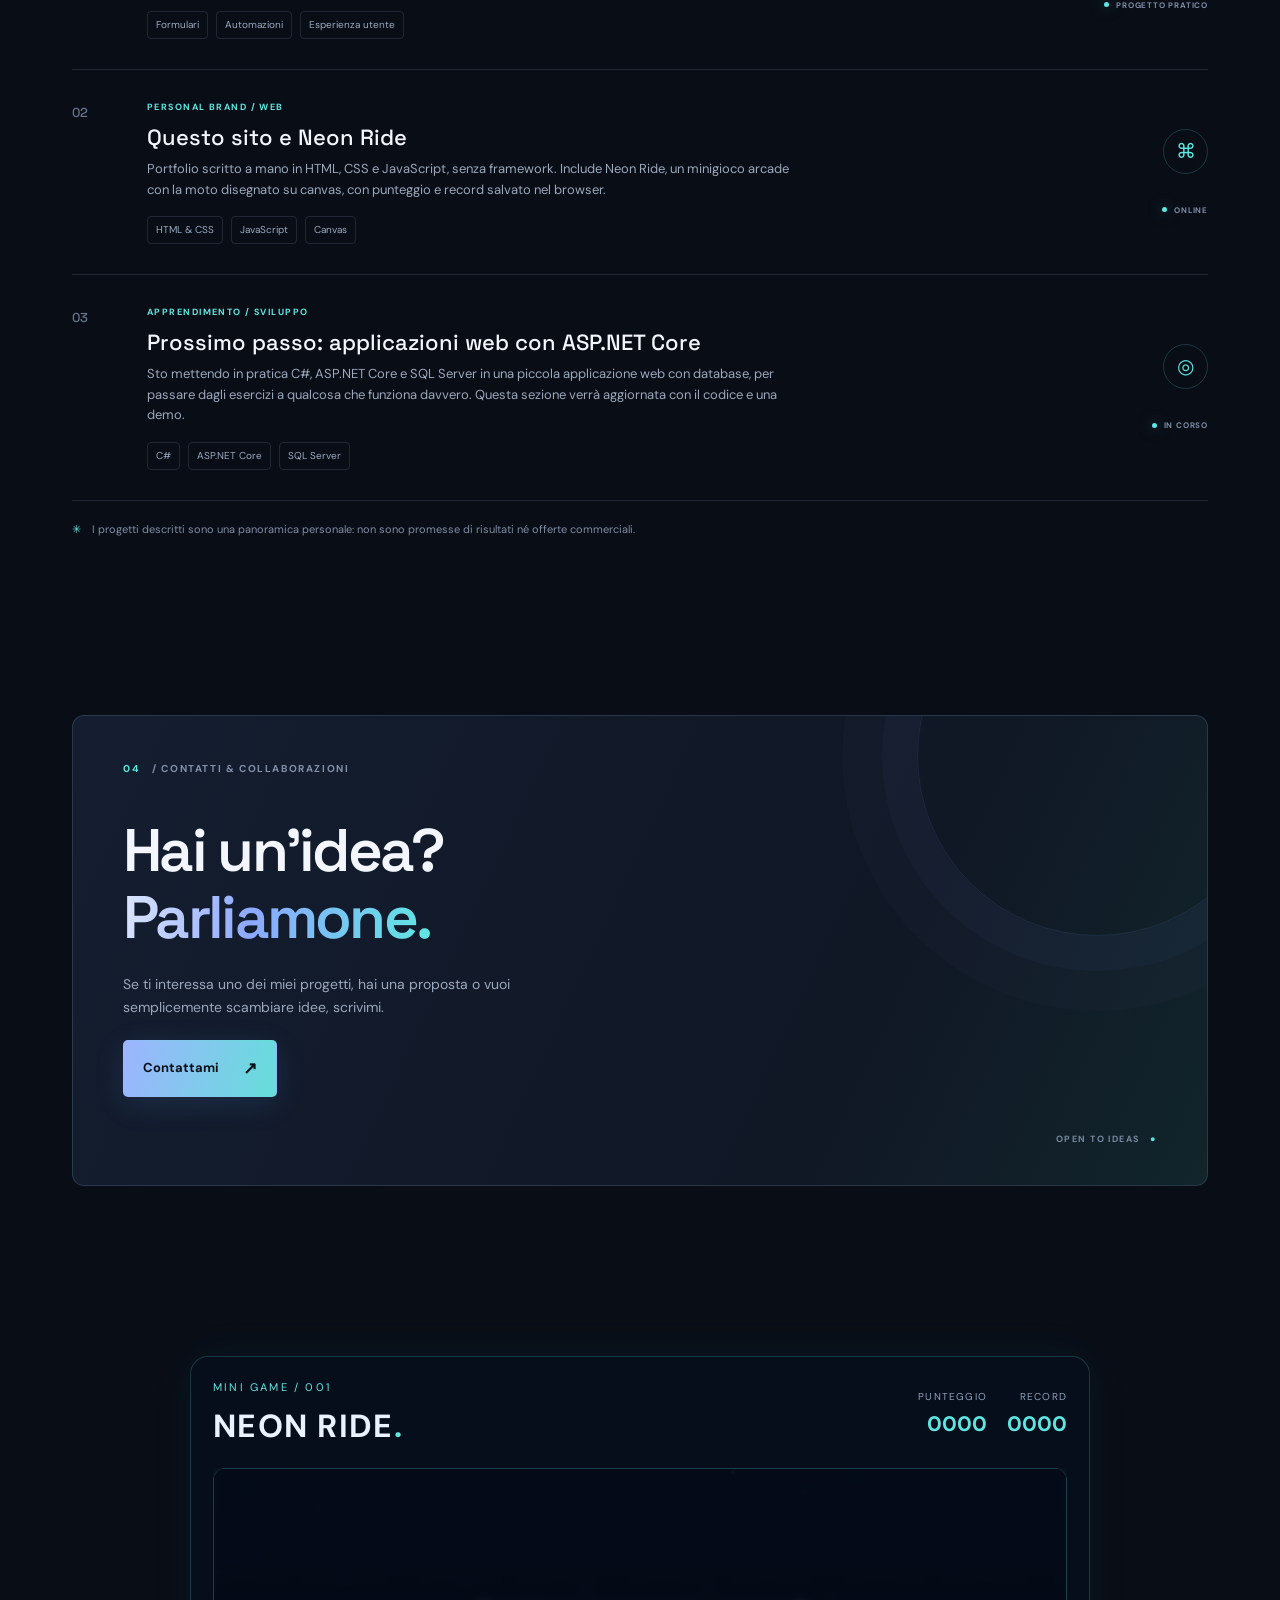
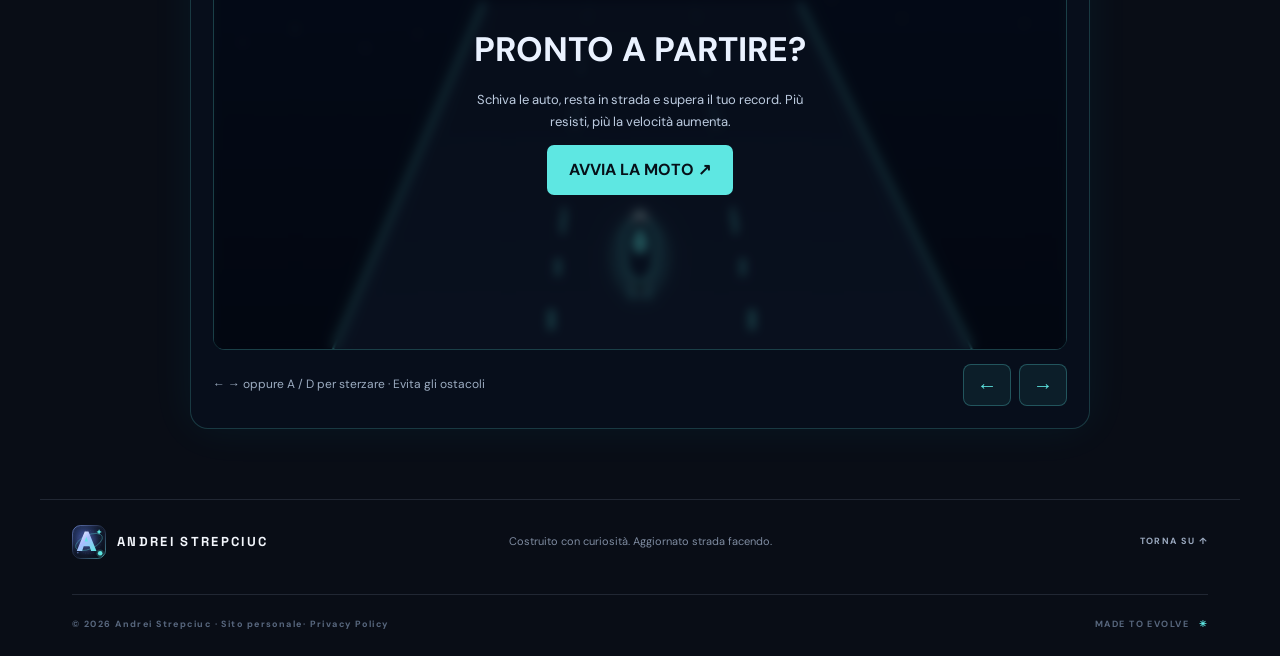
==== commit 5043348c: "Update index.html" ====
--- a/index.html
+++ b/index.html
@@ -32,6 +32,31 @@
     <a class="brand" href="#home" aria-label="Andrei, homepage"><img class="brand-logo" src="assets/favicon.svg" alt="" width="34" height="34"><span>ANDREI STREPCIUC</span></a>
     <button class="menu-toggle" aria-label="Apri menu" aria-expanded="false"><span></span><span></span></button>
     <nav class="nav" aria-label="Navigazione principale">
+      <li class="menu-social-item">
+  <!-- LINK LINKEDIN (Icona SVG locale) -->
+  <a href="https://www.linkedin.com/in/andrei-strepciuc-4b1068204?utm_source=share_via&utm_content=profile&utm_medium=member_ios" 
+     target="_blank" 
+     rel="noopener noreferrer" 
+     class="social-icon" 
+     aria-label="LinkedIn">
+    <svg xmlns="http://w3.org" viewBox="0 0 448 512" aria-hidden="true">
+      <path fill="currentColor" d="M416 32H31.9C14.3 32 0 46.5 0 64.3v383.4C0 465.5 14.3 480 31.9 480H416c17.6 0 32-14.5 32-32.3V64.3c0-17.8-14.4-32.3-32-32.3zM135.4 416H69V202.2h66.5V416zm-33.2-243c-21.3 0-38.5-17.3-38.5-38.5S80.9 96 102.2 96c21.2 0 38.5 17.3 38.5 38.5 0 21.3-17.2 38.5-38.5 38.5zm282.1 243h-66.4V312c0-24.8-.5-56.7-34.5-56.7-34.6 0-39.9 27-39.9 54.9V416h-66.4V202.2h63.7v29.2h.9c8.9-16.8 30.6-34.5 62.9-34.5 67.2 0 79.7 44.3 79.7 101.9V416z"/>
+    </svg>
+  </a>
+</li>
+
+<li class="menu-social-item">
+  <!-- LINK INSTAGRAM (Icona SVG locale) -->
+  <a href="https://www.instagram.com/andreii_159?vrfl=bTZseGZyaTIwOGFw&utm_source=qr" 
+     target="_blank" 
+     rel="noopener noreferrer" 
+     class="social-icon" 
+     aria-label="Instagram">
+    <svg xmlns="http://w3.org" viewBox="0 0 448 512" aria-hidden="true">
+      <path fill="currentColor" d="M224.1 141c-63.6 0-114.9 51.3-114.9 114.9s51.3 114.9 114.9 114.9S339 319.5 339 255.9 287.7 141 224.1 141zm0 189.6c-41.1 0-74.7-33.5-74.7-74.7s33.5-74.7 74.7-74.7 74.7 33.5 74.7 74.7-33.6 74.7-74.7 74.7zm146.4-194.3c0 14.9-12 26.8-26.8 26.8-14.9 0-26.8-12-26.8-26.8s12-26.8 26.8-26.8 26.8 12 26.8 26.8zm76.1 27.2c-1.7-35.9-9.9-67.7-36.2-93.9-26.2-26.2-58-34.4-93.9-36.2-37-2.1-147.9-2.1-184.9 0-35.8 1.7-67.6 9.9-93.9 36.1s-34.4 58-36.2 93.9c-2.1 37-2.1 147.9 0 184.9 1.7 35.9 9.9 67.7 36.2 93.9s58 34.4 93.9 36.2c37 2.1 147.9 2.1 184.9 0 35.9-1.7 67.7-9.9 93.9-36.2 26.2-26.2 34.4-58 36.2-93.9 2.1-37 2.1-147.8 0-184.8zM398.8 388c-7.8 19.6-22.9 34.7-42.6 42.6-29.5 11.7-99.5 9-132.1 9s-102.7 2.6-132.1-9c-19.6-7.8-34.7-22.9-42.6-42.6-11.7-29.5-9-99.5-9-132.1s-2.6-102.7 9-132.1c7.8-19.6 22.9-34.7 42.6-42.6 29.5-11.7 99.5-9 132.1-9s102.7-2.6 132.1 9c19.6 7.8 34.7 22.9 42.6 42.6 11.7 29.5 9 99.5 9 132.1s2.7 102.7-9 132.1z"/>
+    </svg>
+  </a>
+</li>
       <a href="#about">Chi sono</a><a href="#interests">Passioni</a><a href="#projects">Progetti</a><a href="#contact" class="nav-cta">Parliamone <span>↗</span></a>
     </nav>
   </header>
